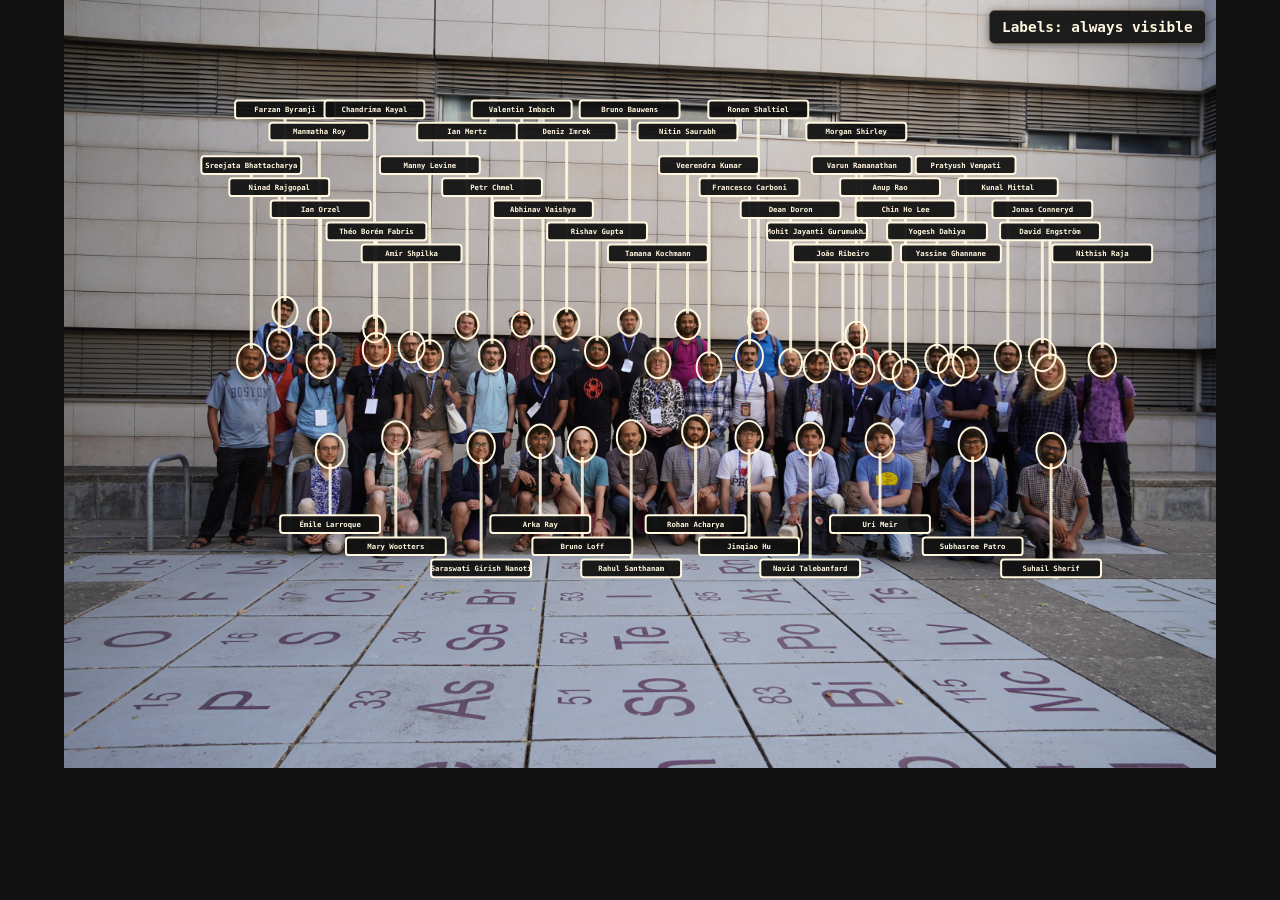
==== index.html @ 736fca9e "Publish Kaleidoscope'26 group photo" ====
<!doctype html>
<html lang="en">
<head>
  <meta charset="utf-8" />
  <meta name="viewport" content="width=device-width, initial-scale=1" />
  <link rel="icon" href="data:," />
  <title>Group photo participant map</title>
  <style>
    :root { color-scheme: dark; --ink: #111; --cream: #fff7df; --orange: #ff9d00; --muted: #b9ad94; }
    * { box-sizing: border-box; }
    body { margin: 0; min-height: 100vh; background: var(--ink); color: var(--cream); font-family: ui-monospace, SFMono-Regular, Menlo, Consolas, monospace; }
    main { width: 100%; }
    .photo-shell { width: min(72rem, 100%); margin: 0 auto; overflow: hidden; background: #080808; }
    .photo-stage { position: relative; width: 100%; }
    .group-photo { display: block; width: 100%; height: auto; }
    .participant { cursor: pointer; outline: none; }
    .base-connector, .foreground-connector { vector-effect: non-scaling-stroke; pointer-events: none; transition: stroke .15s, stroke-width .15s, opacity .18s; }
    .base-connector { stroke: var(--cream); stroke-width: 3; opacity: .9; }
    .foreground-connector { stroke: var(--orange); stroke-width: 5; opacity: 0; }
    .foreground-connector.is-preview, .foreground-connector.is-pinned { opacity: 1; }
    .face-region { fill: #f59e0b12; stroke: var(--cream); stroke-width: 2; vector-effect: non-scaling-stroke; transition: fill .15s, stroke .15s, opacity .18s; }
    .person-label-bg { fill: #111e; stroke: var(--cream); stroke-width: 2; vector-effect: non-scaling-stroke; transition: fill .15s, stroke .15s, opacity .18s; }
    .person-label { fill: var(--cream); font: 750 38px ui-monospace, SFMono-Regular, Menlo, Consolas, monospace; text-anchor: middle; dominant-baseline: central; pointer-events: none; transition: opacity .18s; }
    .participant:hover .face-region, .participant:focus .face-region, .participant.is-pinned .face-region { fill: #ff9d0066; stroke: var(--orange); }
    .participant:hover .person-label-bg, .participant:focus .person-label-bg, .participant.is-pinned .person-label-bg { fill: var(--orange); stroke: var(--ink); }
    .participant:hover .person-label, .participant:focus .person-label, .participant.is-pinned .person-label { fill: var(--ink); }
    .labels-hover-only .base-connector,
    .labels-hover-only .participant .face-region,
    .labels-hover-only .participant .person-label-bg,
    .labels-hover-only .participant .person-label { opacity: 0; }
    .labels-hover-only .participant:hover .face-region,
    .labels-hover-only .participant:focus .face-region,
    .labels-hover-only .participant.is-preview .face-region,
    .labels-hover-only .participant.is-pinned .face-region,
    .labels-hover-only .participant:hover .person-label-bg,
    .labels-hover-only .participant:focus .person-label-bg,
    .labels-hover-only .participant.is-preview .person-label-bg,
    .labels-hover-only .participant.is-pinned .person-label-bg,
    .labels-hover-only .participant:hover .person-label,
    .labels-hover-only .participant:focus .person-label,
    .labels-hover-only .participant.is-preview .person-label,
    .labels-hover-only .participant.is-pinned .person-label { opacity: 1; }
    .label-toggle { position: absolute; z-index: 5; top: .65rem; right: .65rem; padding: .55rem .75rem; border: 1px solid #695d46; border-radius: .35rem; background: #111e; color: var(--cream); box-shadow: 0 2px 10px #0008; font: 800 .9rem/1 ui-monospace, SFMono-Regular, Menlo, Consolas, monospace; cursor: pointer; }
    .label-toggle:hover, .label-toggle:focus-visible { border-color: var(--orange); outline: none; }
    .label-toggle[aria-pressed="true"] { border-color: var(--orange); background: var(--orange); color: var(--ink); }
    .person-detail { position: absolute; z-index: 3; left: 50%; bottom: 1rem; width: min(44rem, calc(100% - 2rem)); margin: 0; padding: 1rem 1.2rem; transform: translateX(-50%); border: 2px solid var(--orange); border-radius: .55rem; background: #111f; box-shadow: 0 10px 30px #0009; }
    .person-detail[hidden] { display: none; }
    .person-detail h2 { margin: 0 0 .85rem; font: 800 clamp(1.35rem, 3vw, 2rem)/1.1 system-ui, sans-serif; }
    .person-detail dl { display: grid; grid-template-columns: max-content 1fr; gap: .45rem 1rem; margin: 0; }
    .person-detail dt { color: var(--muted); }
    .person-detail dd { margin: 0; overflow-wrap: anywhere; }
    .person-detail a { color: var(--orange); }
    @media (max-width: 700px) { .label-toggle { top: .4rem; right: .4rem; padding: .45rem .6rem; font-size: .72rem; } .person-detail { bottom: .5rem; width: calc(100% - 1rem); padding: .7rem .8rem; } .person-detail h2 { margin-bottom: .5rem; } .person-detail dl { grid-template-columns: max-content 1fr; } }
  </style>
</head>
<body>
  <main>
    <div class="photo-shell"><div class="photo-stage">
      <button class="label-toggle" type="button" aria-pressed="false">Labels: always visible</button>
      <svg class="group-photo" viewBox="0 0 6000 4000" role="group" aria-label="Workshop group photograph with 47 numbered participant regions" xmlns="http://www.w3.org/2000/svg">
  <image href="group-photo.jpg" width="6000" height="4000" />
  <g class="connector-layer" aria-hidden="true">
    <line class="base-connector" data-participant="1" x1="1151.0" y1="1567.3" x2="1151.0" y2="616.0" />
    <line class="base-connector" data-participant="2" x1="1330.0" y1="1620.0" x2="1330.0" y2="731.0" />
    <line class="base-connector" data-participant="3" x1="1617.0" y1="1661.2" x2="1617.0" y2="616.0" />
    <line class="base-connector" data-participant="4" x1="2099.5" y1="1641.2" x2="2099.5" y2="731.0" />
    <line class="base-connector" data-participant="5" x1="2384.0" y1="1643.9" x2="2384.0" y2="616.0" />
    <line class="base-connector" data-participant="6" x1="2618.0" y1="1627.1" x2="2618.0" y2="731.0" />
    <line class="base-connector" data-participant="7" x1="2946.0" y1="1624.0" x2="2946.0" y2="616.0" />
    <line class="base-connector" data-participant="8" x1="3247.5" y1="1633.4" x2="3247.5" y2="731.0" />
    <line class="base-connector" data-participant="9" x1="3616.0" y1="1624.9" x2="3616.0" y2="616.0" />
    <line class="base-connector" data-participant="10" x1="4126.5" y1="1694.5" x2="4126.5" y2="731.0" />
    <line class="base-connector" data-participant="11" x1="975.5" y1="1816.1" x2="975.5" y2="906.0" />
    <line class="base-connector" data-participant="12" x1="1121.0" y1="1736.5" x2="1121.0" y2="1021.0" />
    <line class="base-connector" data-participant="13" x1="1337.0" y1="1817.2" x2="1337.0" y2="1136.0" />
    <line class="base-connector" data-participant="14" x1="1627.5" y1="1758.5" x2="1627.5" y2="1251.0" />
    <line class="base-connector" data-participant="15" x1="1810.5" y1="1748.0" x2="1810.5" y2="1366.0" />
    <line class="base-connector" data-participant="16" x1="1905.5" y1="1795.9" x2="1905.5" y2="906.0" />
    <line class="base-connector" data-participant="17" x1="2229.5" y1="1790.9" x2="2229.5" y2="1021.0" />
    <line class="base-connector" data-participant="18" x1="2494.5" y1="1820.9" x2="2494.5" y2="1136.0" />
    <line class="base-connector" data-participant="19" x1="2776.5" y1="1774.6" x2="2776.5" y2="1251.0" />
    <line class="base-connector" data-participant="20" x1="3093.0" y1="1834.3" x2="3093.0" y2="1366.0" />
    <line class="base-connector" data-participant="21" x1="3359.5" y1="1856.4" x2="3359.5" y2="906.0" />
    <line class="base-connector" data-participant="22" x1="3570.5" y1="1794.7" x2="3570.5" y2="1021.0" />
    <line class="base-connector" data-participant="23" x1="3784.5" y1="1837.2" x2="3784.5" y2="1136.0" />
    <line class="base-connector" data-participant="24" x1="3922.0" y1="1846.8" x2="3922.0" y2="1251.0" />
    <line class="base-connector" data-participant="25" x1="4056.5" y1="1799.8" x2="4056.5" y2="1366.0" />
    <line class="base-connector" data-participant="26" x1="4155.0" y1="1864.3" x2="4155.0" y2="906.0" />
    <line class="base-connector" data-participant="27" x1="4302.5" y1="1849.9" x2="4302.5" y2="1021.0" />
    <line class="base-connector" data-participant="28" x1="4383.0" y1="1892.1" x2="4383.0" y2="1136.0" />
    <line class="base-connector" data-participant="29" x1="4547.0" y1="1815.9" x2="4547.0" y2="1251.0" />
    <line class="base-connector" data-participant="30" x1="4619.5" y1="1868.0" x2="4619.5" y2="1366.0" />
    <line class="base-connector" data-participant="31" x1="4696.0" y1="1828.1" x2="4696.0" y2="906.0" />
    <line class="base-connector" data-participant="32" x1="4916.0" y1="1798.0" x2="4916.0" y2="1021.0" />
    <line class="base-connector" data-participant="33" x1="5095.5" y1="1787.7" x2="5095.5" y2="1136.0" />
    <line class="base-connector" data-participant="34" x1="5135.5" y1="1872.0" x2="5135.5" y2="1251.0" />
    <line class="base-connector" data-participant="35" x1="5407.5" y1="1812.5" x2="5407.5" y2="1366.0" />
    <line class="base-connector" data-participant="36" x1="1386.0" y1="2413.9" x2="1386.0" y2="2684.0" />
    <line class="base-connector" data-participant="37" x1="1728.5" y1="2341.5" x2="1728.5" y2="2799.0" />
    <line class="base-connector" data-participant="38" x1="2172.5" y1="2388.5" x2="2172.5" y2="2914.0" />
    <line class="base-connector" data-participant="39" x1="2480.5" y1="2361.6" x2="2480.5" y2="2684.0" />
    <line class="base-connector" data-participant="40" x1="2699.5" y1="2380.0" x2="2699.5" y2="2799.0" />
    <line class="base-connector" data-participant="41" x1="2954.0" y1="2343.9" x2="2954.0" y2="2914.0" />
    <line class="base-connector" data-participant="42" x1="3289.5" y1="2308.3" x2="3289.5" y2="2684.0" />
    <line class="base-connector" data-participant="43" x1="3568.0" y1="2339.4" x2="3568.0" y2="2799.0" />
    <line class="base-connector" data-participant="44" x1="3886.5" y1="2348.5" x2="3886.5" y2="2914.0" />
    <line class="base-connector" data-participant="45" x1="4250.0" y1="2358.9" x2="4250.0" y2="2684.0" />
    <line class="base-connector" data-participant="46" x1="4732.5" y1="2377.6" x2="4732.5" y2="2799.0" />
    <line class="base-connector" data-participant="47" x1="5141.0" y1="2413.1" x2="5141.0" y2="2914.0" />
  </g>
  <g class="participant-overlays">
    <g class="participant" tabindex="0" role="button" aria-label="Participant 1: Farzan Byramji" data-participant="1">
      <ellipse class="face-region" cx="1151.0" cy="1624.0" rx="65.3" ry="78.7" />
      <rect class="person-label-bg" x="891.0" y="524.0" width="520" height="92" rx="15" />
      <text class="person-label" data-label x="1151.0" y="570.0">Farzan Byramji</text>
      <title>Participant 1: Farzan Byramji</title>
    </g>
    <g class="participant" tabindex="0" role="button" aria-label="Participant 2: Manmatha Roy" data-participant="2">
      <ellipse class="face-region" cx="1330.0" cy="1672.0" rx="59.8" ry="72.2" />
      <rect class="person-label-bg" x="1070.0" y="639.0" width="520" height="92" rx="15" />
      <text class="person-label" data-label x="1330.0" y="685.0">Manmatha Roy</text>
      <title>Participant 2: Manmatha Roy</title>
    </g>
    <g class="participant" tabindex="0" role="button" aria-label="Participant 3: Chandrima Kayal" data-participant="3">
      <ellipse class="face-region" cx="1617.0" cy="1712.0" rx="58.5" ry="70.5" />
      <rect class="person-label-bg" x="1357.0" y="524.0" width="520" height="92" rx="15" />
      <text class="person-label" data-label x="1617.0" y="570.0">Chandrima Kayal</text>
      <title>Participant 3: Chandrima Kayal</title>
    </g>
    <g class="participant" tabindex="0" role="button" aria-label="Participant 4: Ian Mertz" data-participant="4">
      <ellipse class="face-region" cx="2099.5" cy="1692.5" rx="59.2" ry="71.3" />
      <rect class="person-label-bg" x="1839.5" y="639.0" width="520" height="92" rx="15" />
      <text class="person-label" data-label x="2099.5" y="685.0">Ian Mertz</text>
      <title>Participant 4: Ian Mertz</title>
    </g>
    <g class="participant" tabindex="0" role="button" aria-label="Participant 5: Valentin Imbach" data-participant="5">
      <ellipse class="face-region" cx="2384.0" cy="1690.0" rx="53.0" ry="64.0" />
      <rect class="person-label-bg" x="2124.0" y="524.0" width="520" height="92" rx="15" />
      <text class="person-label" data-label x="2384.0" y="570.0">Valentin Imbach</text>
      <title>Participant 5: Valentin Imbach</title>
    </g>
    <g class="participant" tabindex="0" role="button" aria-label="Participant 6: Deniz Imrek" data-participant="6">
      <ellipse class="face-region" cx="2618.0" cy="1685.0" rx="66.6" ry="80.4" />
      <rect class="person-label-bg" x="2358.0" y="639.0" width="520" height="92" rx="15" />
      <text class="person-label" data-label x="2618.0" y="685.0">Deniz Imrek</text>
      <title>Participant 6: Deniz Imrek</title>
    </g>
    <g class="participant" tabindex="0" role="button" aria-label="Participant 7: Bruno Bauwens" data-participant="7">
      <ellipse class="face-region" cx="2946.0" cy="1676.0" rx="59.8" ry="72.2" />
      <rect class="person-label-bg" x="2686.0" y="524.0" width="520" height="92" rx="15" />
      <text class="person-label" data-label x="2946.0" y="570.0">Bruno Bauwens</text>
      <title>Participant 7: Bruno Bauwens</title>
    </g>
    <g class="participant" tabindex="0" role="button" aria-label="Participant 8: Nitin Saurabh" data-participant="8">
      <ellipse class="face-region" cx="3247.5" cy="1689.5" rx="64.6" ry="77.9" />
      <rect class="person-label-bg" x="2987.5" y="639.0" width="520" height="92" rx="15" />
      <text class="person-label" data-label x="3247.5" y="685.0">Nitin Saurabh</text>
      <title>Participant 8: Nitin Saurabh</title>
    </g>
    <g class="participant" tabindex="0" role="button" aria-label="Participant 9: Ronen Shaltiel" data-participant="9">
      <ellipse class="face-region" cx="3616.0" cy="1671.0" rx="53.0" ry="64.0" />
      <rect class="person-label-bg" x="3356.0" y="524.0" width="520" height="92" rx="15" />
      <text class="person-label" data-label x="3616.0" y="570.0">Ronen Shaltiel</text>
      <title>Participant 9: Ronen Shaltiel</title>
    </g>
    <g class="participant" tabindex="0" role="button" aria-label="Participant 10: Morgan Shirley" data-participant="10">
      <ellipse class="face-region" cx="4126.5" cy="1743.5" rx="56.4" ry="68.1" />
      <rect class="person-label-bg" x="3866.5" y="639.0" width="520" height="92" rx="15" />
      <text class="person-label" data-label x="4126.5" y="685.0">Morgan Shirley</text>
      <title>Participant 10: Morgan Shirley</title>
    </g>
    <g class="participant" tabindex="0" role="button" aria-label="Participant 11: Sreejata Bhattacharya" data-participant="11">
      <ellipse class="face-region" cx="975.5" cy="1880.5" rx="74.1" ry="89.4" />
      <rect class="person-label-bg" x="715.5" y="814.0" width="520" height="92" rx="15" />
      <text class="person-label" data-label x="975.5" y="860.0">Sreejata Bhattacharya</text>
      <title>Participant 11: Sreejata Bhattacharya</title>
    </g>
    <g class="participant" tabindex="0" role="button" aria-label="Participant 12: Ninad Rajgopal" data-participant="12">
      <ellipse class="face-region" cx="1121.0" cy="1792.0" rx="63.9" ry="77.1" />
      <rect class="person-label-bg" x="861.0" y="929.0" width="520" height="92" rx="15" />
      <text class="person-label" data-label x="1121.0" y="975.0">Ninad Rajgopal</text>
      <title>Participant 12: Ninad Rajgopal</title>
    </g>
    <g class="participant" tabindex="0" role="button" aria-label="Participant 13: Ian Orzel" data-participant="13">
      <ellipse class="face-region" cx="1337.0" cy="1881.0" rx="73.4" ry="88.6" />
      <rect class="person-label-bg" x="1077.0" y="1044.0" width="520" height="92" rx="15" />
      <text class="person-label" data-label x="1337.0" y="1090.0">Ian Orzel</text>
      <title>Participant 13: Ian Orzel</title>
    </g>
    <g class="participant" tabindex="0" role="button" aria-label="Participant 14: Théo Borém Fabris" data-participant="14">
      <ellipse class="face-region" cx="1627.5" cy="1820.5" rx="71.4" ry="86.1" />
      <rect class="person-label-bg" x="1367.5" y="1159.0" width="520" height="92" rx="15" />
      <text class="person-label" data-label x="1627.5" y="1205.0">Théo Borém Fabris</text>
      <title>Participant 14: Théo Borém Fabris</title>
    </g>
    <g class="participant" tabindex="0" role="button" aria-label="Participant 15: Amir Shpilka" data-participant="15">
      <ellipse class="face-region" cx="1810.5" cy="1806.5" rx="67.3" ry="81.2" />
      <rect class="person-label-bg" x="1550.5" y="1274.0" width="520" height="92" rx="15" />
      <text class="person-label" data-label x="1810.5" y="1320.0">Amir Shpilka</text>
      <title>Participant 15: Amir Shpilka</title>
    </g>
    <g class="participant" tabindex="0" role="button" aria-label="Participant 16: Manny Levine" data-participant="16">
      <ellipse class="face-region" cx="1905.5" cy="1855.5" rx="68.7" ry="82.8" />
      <rect class="person-label-bg" x="1645.5" y="814.0" width="520" height="92" rx="15" />
      <text class="person-label" data-label x="1905.5" y="860.0">Manny Levine</text>
      <title>Participant 16: Manny Levine</title>
    </g>
    <g class="participant" tabindex="0" role="button" aria-label="Participant 17: Petr Chmel" data-participant="17">
      <ellipse class="face-region" cx="2229.5" cy="1850.5" rx="68.7" ry="82.8" />
      <rect class="person-label-bg" x="1969.5" y="929.0" width="520" height="92" rx="15" />
      <text class="person-label" data-label x="2229.5" y="975.0">Petr Chmel</text>
      <title>Participant 17: Petr Chmel</title>
    </g>
    <g class="participant" tabindex="0" role="button" aria-label="Participant 18: Abhinav Vaishya" data-participant="18">
      <ellipse class="face-region" cx="2494.5" cy="1873.5" rx="60.5" ry="73.0" />
      <rect class="person-label-bg" x="2234.5" y="1044.0" width="520" height="92" rx="15" />
      <text class="person-label" data-label x="2494.5" y="1090.0">Abhinav Vaishya</text>
      <title>Participant 18: Abhinav Vaishya</title>
    </g>
    <g class="participant" tabindex="0" role="button" aria-label="Participant 19: Rishav Gupta" data-participant="19">
      <ellipse class="face-region" cx="2776.5" cy="1829.5" rx="63.2" ry="76.3" />
      <rect class="person-label-bg" x="2516.5" y="1159.0" width="520" height="92" rx="15" />
      <text class="person-label" data-label x="2776.5" y="1205.0">Rishav Gupta</text>
      <title>Participant 19: Rishav Gupta</title>
    </g>
    <g class="participant" tabindex="0" role="button" aria-label="Participant 20: Tamana Kochmann" data-participant="20">
      <ellipse class="face-region" cx="3093.0" cy="1891.0" rx="65.3" ry="78.7" />
      <rect class="person-label-bg" x="2833.0" y="1274.0" width="520" height="92" rx="15" />
      <text class="person-label" data-label x="3093.0" y="1320.0">Tamana Kochmann</text>
      <title>Participant 20: Tamana Kochmann</title>
    </g>
    <g class="participant" tabindex="0" role="button" aria-label="Participant 21: Veerendra Kumar" data-participant="21">
      <ellipse class="face-region" cx="3359.5" cy="1912.5" rx="64.6" ry="77.9" />
      <rect class="person-label-bg" x="3099.5" y="814.0" width="520" height="92" rx="15" />
      <text class="person-label" data-label x="3359.5" y="860.0">Veerendra Kumar</text>
      <title>Participant 21: Veerendra Kumar</title>
    </g>
    <g class="participant" tabindex="0" role="button" aria-label="Participant 22: Francesco Carboni" data-participant="22">
      <ellipse class="face-region" cx="3570.5" cy="1855.5" rx="70.0" ry="84.5" />
      <rect class="person-label-bg" x="3310.5" y="929.0" width="520" height="92" rx="15" />
      <text class="person-label" data-label x="3570.5" y="975.0">Francesco Carboni</text>
      <title>Participant 22: Francesco Carboni</title>
    </g>
    <g class="participant" tabindex="0" role="button" aria-label="Participant 23: Dean Doron" data-participant="23">
      <ellipse class="face-region" cx="3784.5" cy="1888.5" rx="59.2" ry="71.3" />
      <rect class="person-label-bg" x="3524.5" y="1044.0" width="520" height="92" rx="15" />
      <text class="person-label" data-label x="3784.5" y="1090.0">Dean Doron</text>
      <title>Participant 23: Dean Doron</title>
    </g>
    <g class="participant" tabindex="0" role="button" aria-label="Participant 24: Mohit Jayanti Gurumukhani" data-participant="24">
      <ellipse class="face-region" cx="3922.0" cy="1907.0" rx="69.4" ry="83.6" />
      <rect class="person-label-bg" x="3662.0" y="1159.0" width="520" height="92" rx="15" />
      <text class="person-label" data-label x="3922.0" y="1205.0">Mohit Jayanti Gurumukh…</text>
      <title>Participant 24: Mohit Jayanti Gurumukhani</title>
    </g>
    <g class="participant" tabindex="0" role="button" aria-label="Participant 25: João Ribeiro" data-participant="25">
      <ellipse class="face-region" cx="4056.5" cy="1853.5" rx="61.9" ry="74.6" />
      <rect class="person-label-bg" x="3796.5" y="1274.0" width="520" height="92" rx="15" />
      <text class="person-label" data-label x="4056.5" y="1320.0">João Ribeiro</text>
      <title>Participant 25: João Ribeiro</title>
    </g>
    <g class="participant" tabindex="0" role="button" aria-label="Participant 26: Varun Ramanathan" data-participant="26">
      <ellipse class="face-region" cx="4155.0" cy="1921.0" rx="65.3" ry="78.7" />
      <rect class="person-label-bg" x="3895.0" y="814.0" width="520" height="92" rx="15" />
      <text class="person-label" data-label x="4155.0" y="860.0">Varun Ramanathan</text>
      <title>Participant 26: Varun Ramanathan</title>
    </g>
    <g class="participant" tabindex="0" role="button" aria-label="Participant 27: Anup Rao" data-participant="27">
      <ellipse class="face-region" cx="4302.5" cy="1902.5" rx="60.5" ry="73.0" />
      <rect class="person-label-bg" x="4042.5" y="929.0" width="520" height="92" rx="15" />
      <text class="person-label" data-label x="4302.5" y="975.0">Anup Rao</text>
      <title>Participant 27: Anup Rao</title>
    </g>
    <g class="participant" tabindex="0" role="button" aria-label="Participant 28: Chin Ho Lee" data-participant="28">
      <ellipse class="face-region" cx="4383.0" cy="1950.0" rx="66.6" ry="80.4" />
      <rect class="person-label-bg" x="4123.0" y="1044.0" width="520" height="92" rx="15" />
      <text class="person-label" data-label x="4383.0" y="1090.0">Chin Ho Lee</text>
      <title>Participant 28: Chin Ho Lee</title>
    </g>
    <g class="participant" tabindex="0" role="button" aria-label="Participant 29: Yogesh Dahiya" data-participant="29">
      <ellipse class="face-region" cx="4547.0" cy="1869.0" rx="61.2" ry="73.8" />
      <rect class="person-label-bg" x="4287.0" y="1159.0" width="520" height="92" rx="15" />
      <text class="person-label" data-label x="4547.0" y="1205.0">Yogesh Dahiya</text>
      <title>Participant 29: Yogesh Dahiya</title>
    </g>
    <g class="participant" tabindex="0" role="button" aria-label="Participant 30: Yassine Ghannane" data-participant="30">
      <ellipse class="face-region" cx="4619.5" cy="1926.5" rx="67.3" ry="81.2" />
      <rect class="person-label-bg" x="4359.5" y="1274.0" width="520" height="92" rx="15" />
      <text class="person-label" data-label x="4619.5" y="1320.0">Yassine Ghannane</text>
      <title>Participant 30: Yassine Ghannane</title>
    </g>
    <g class="participant" tabindex="0" role="button" aria-label="Participant 31: Pratyush Vempati" data-participant="31">
      <ellipse class="face-region" cx="4696.0" cy="1886.0" rx="66.6" ry="80.4" />
      <rect class="person-label-bg" x="4436.0" y="814.0" width="520" height="92" rx="15" />
      <text class="person-label" data-label x="4696.0" y="860.0">Pratyush Vempati</text>
      <title>Participant 31: Pratyush Vempati</title>
    </g>
    <g class="participant" tabindex="0" role="button" aria-label="Participant 32: Kunal Mittal" data-participant="32">
      <ellipse class="face-region" cx="4916.0" cy="1857.0" rx="68.0" ry="82.0" />
      <rect class="person-label-bg" x="4656.0" y="929.0" width="520" height="92" rx="15" />
      <text class="person-label" data-label x="4916.0" y="975.0">Kunal Mittal</text>
      <title>Participant 32: Kunal Mittal</title>
    </g>
    <g class="participant" tabindex="0" role="button" aria-label="Participant 33: Jonas Conneryd" data-participant="33">
      <ellipse class="face-region" cx="5095.5" cy="1848.5" rx="70.0" ry="84.5" />
      <rect class="person-label-bg" x="4835.5" y="1044.0" width="520" height="92" rx="15" />
      <text class="person-label" data-label x="5095.5" y="1090.0">Jonas Conneryd</text>
      <title>Participant 33: Jonas Conneryd</title>
    </g>
    <g class="participant" tabindex="0" role="button" aria-label="Participant 34: David Engström" data-participant="34">
      <ellipse class="face-region" cx="5135.5" cy="1937.5" rx="75.5" ry="91.0" />
      <rect class="person-label-bg" x="4875.5" y="1159.0" width="520" height="92" rx="15" />
      <text class="person-label" data-label x="5135.5" y="1205.0">David Engström</text>
      <title>Participant 34: David Engström</title>
    </g>
    <g class="participant" tabindex="0" role="button" aria-label="Participant 35: Nithish Raja" data-participant="35">
      <ellipse class="face-region" cx="5407.5" cy="1874.5" rx="71.4" ry="86.1" />
      <rect class="person-label-bg" x="5147.5" y="1274.0" width="520" height="92" rx="15" />
      <text class="person-label" data-label x="5407.5" y="1320.0">Nithish Raja</text>
      <title>Participant 35: Nithish Raja</title>
    </g>
    <g class="participant" tabindex="0" role="button" aria-label="Participant 36: Émile Larroque" data-participant="36">
      <ellipse class="face-region" cx="1386.0" cy="2349.0" rx="74.8" ry="90.2" />
      <rect class="person-label-bg" x="1126.0" y="2684.0" width="520" height="92" rx="15" />
      <text class="person-label" data-label x="1386.0" y="2730.0">Émile Larroque</text>
      <title>Participant 36: Émile Larroque</title>
    </g>
    <g class="participant" tabindex="0" role="button" aria-label="Participant 37: Mary Wootters" data-participant="37">
      <ellipse class="face-region" cx="1728.5" cy="2279.5" rx="71.4" ry="86.1" />
      <rect class="person-label-bg" x="1468.5" y="2799.0" width="520" height="92" rx="15" />
      <text class="person-label" data-label x="1728.5" y="2845.0">Mary Wootters</text>
      <title>Participant 37: Mary Wootters</title>
    </g>
    <g class="participant" tabindex="0" role="button" aria-label="Participant 38: Saraswati Girish Nanoti" data-participant="38">
      <ellipse class="face-region" cx="2172.5" cy="2326.5" rx="71.4" ry="86.1" />
      <rect class="person-label-bg" x="1912.5" y="2914.0" width="520" height="92" rx="15" />
      <text class="person-label" data-label x="2172.5" y="2960.0">Saraswati Girish Nanoti</text>
      <title>Participant 38: Saraswati Girish Nanoti</title>
    </g>
    <g class="participant" tabindex="0" role="button" aria-label="Participant 39: Arka Ray" data-participant="39">
      <ellipse class="face-region" cx="2480.5" cy="2298.5" rx="72.8" ry="87.7" />
      <rect class="person-label-bg" x="2220.5" y="2684.0" width="520" height="92" rx="15" />
      <text class="person-label" data-label x="2480.5" y="2730.0">Arka Ray</text>
      <title>Participant 39: Arka Ray</title>
    </g>
    <g class="participant" tabindex="0" role="button" aria-label="Participant 40: Bruno Loff" data-participant="40">
      <ellipse class="face-region" cx="2699.5" cy="2314.5" rx="75.5" ry="91.0" />
      <rect class="person-label-bg" x="2439.5" y="2799.0" width="520" height="92" rx="15" />
      <text class="person-label" data-label x="2699.5" y="2845.0">Bruno Loff</text>
      <title>Participant 40: Bruno Loff</title>
    </g>
    <g class="participant" tabindex="0" role="button" aria-label="Participant 41: Rahul Santhanam" data-participant="41">
      <ellipse class="face-region" cx="2954.0" cy="2279.0" rx="74.8" ry="90.2" />
      <rect class="person-label-bg" x="2694.0" y="2914.0" width="520" height="92" rx="15" />
      <text class="person-label" data-label x="2954.0" y="2960.0">Rahul Santhanam</text>
      <title>Participant 41: Rahul Santhanam</title>
    </g>
    <g class="participant" tabindex="0" role="button" aria-label="Participant 42: Rohan Acharya" data-participant="42">
      <ellipse class="face-region" cx="3289.5" cy="2247.5" rx="70.0" ry="84.5" />
      <rect class="person-label-bg" x="3029.5" y="2684.0" width="520" height="92" rx="15" />
      <text class="person-label" data-label x="3289.5" y="2730.0">Rohan Acharya</text>
      <title>Participant 42: Rohan Acharya</title>
    </g>
    <g class="participant" tabindex="0" role="button" aria-label="Participant 43: Jinqiao Hu" data-participant="43">
      <ellipse class="face-region" cx="3568.0" cy="2278.0" rx="70.7" ry="85.3" />
      <rect class="person-label-bg" x="3308.0" y="2799.0" width="520" height="92" rx="15" />
      <text class="person-label" data-label x="3568.0" y="2845.0">Jinqiao Hu</text>
      <title>Participant 43: Jinqiao Hu</title>
    </g>
    <g class="participant" tabindex="0" role="button" aria-label="Participant 44: Navid Talebanfard" data-participant="44">
      <ellipse class="face-region" cx="3886.5" cy="2286.5" rx="71.4" ry="86.1" />
      <rect class="person-label-bg" x="3626.5" y="2914.0" width="520" height="92" rx="15" />
      <text class="person-label" data-label x="3886.5" y="2960.0">Navid Talebanfard</text>
      <title>Participant 44: Navid Talebanfard</title>
    </g>
    <g class="participant" tabindex="0" role="button" aria-label="Participant 45: Uri Meir" data-participant="45">
      <ellipse class="face-region" cx="4250.0" cy="2294.0" rx="74.8" ry="90.2" />
      <rect class="person-label-bg" x="3990.0" y="2684.0" width="520" height="92" rx="15" />
      <text class="person-label" data-label x="4250.0" y="2730.0">Uri Meir</text>
      <title>Participant 45: Uri Meir</title>
    </g>
    <g class="participant" tabindex="0" role="button" aria-label="Participant 46: Subhasree Patro" data-participant="46">
      <ellipse class="face-region" cx="4732.5" cy="2314.5" rx="72.8" ry="87.7" />
      <rect class="person-label-bg" x="4472.5" y="2799.0" width="520" height="92" rx="15" />
      <text class="person-label" data-label x="4732.5" y="2845.0">Subhasree Patro</text>
      <title>Participant 46: Subhasree Patro</title>
    </g>
    <g class="participant" tabindex="0" role="button" aria-label="Participant 47: Suhail Sherif" data-participant="47">
      <ellipse class="face-region" cx="5141.0" cy="2347.0" rx="76.2" ry="91.8" />
      <rect class="person-label-bg" x="4881.0" y="2914.0" width="520" height="92" rx="15" />
      <text class="person-label" data-label x="5141.0" y="2960.0">Suhail Sherif</text>
      <title>Participant 47: Suhail Sherif</title>
    </g>
  </g>
  <g class="foreground-connector-layer" aria-hidden="true">
    <line class="foreground-connector" data-participant="1" x1="1151.0" y1="1567.3" x2="1151.0" y2="616.0" />
    <line class="foreground-connector" data-participant="2" x1="1330.0" y1="1620.0" x2="1330.0" y2="731.0" />
    <line class="foreground-connector" data-participant="3" x1="1617.0" y1="1661.2" x2="1617.0" y2="616.0" />
    <line class="foreground-connector" data-participant="4" x1="2099.5" y1="1641.2" x2="2099.5" y2="731.0" />
    <line class="foreground-connector" data-participant="5" x1="2384.0" y1="1643.9" x2="2384.0" y2="616.0" />
    <line class="foreground-connector" data-participant="6" x1="2618.0" y1="1627.1" x2="2618.0" y2="731.0" />
    <line class="foreground-connector" data-participant="7" x1="2946.0" y1="1624.0" x2="2946.0" y2="616.0" />
    <line class="foreground-connector" data-participant="8" x1="3247.5" y1="1633.4" x2="3247.5" y2="731.0" />
    <line class="foreground-connector" data-participant="9" x1="3616.0" y1="1624.9" x2="3616.0" y2="616.0" />
    <line class="foreground-connector" data-participant="10" x1="4126.5" y1="1694.5" x2="4126.5" y2="731.0" />
    <line class="foreground-connector" data-participant="11" x1="975.5" y1="1816.1" x2="975.5" y2="906.0" />
    <line class="foreground-connector" data-participant="12" x1="1121.0" y1="1736.5" x2="1121.0" y2="1021.0" />
    <line class="foreground-connector" data-participant="13" x1="1337.0" y1="1817.2" x2="1337.0" y2="1136.0" />
    <line class="foreground-connector" data-participant="14" x1="1627.5" y1="1758.5" x2="1627.5" y2="1251.0" />
    <line class="foreground-connector" data-participant="15" x1="1810.5" y1="1748.0" x2="1810.5" y2="1366.0" />
    <line class="foreground-connector" data-participant="16" x1="1905.5" y1="1795.9" x2="1905.5" y2="906.0" />
    <line class="foreground-connector" data-participant="17" x1="2229.5" y1="1790.9" x2="2229.5" y2="1021.0" />
    <line class="foreground-connector" data-participant="18" x1="2494.5" y1="1820.9" x2="2494.5" y2="1136.0" />
    <line class="foreground-connector" data-participant="19" x1="2776.5" y1="1774.6" x2="2776.5" y2="1251.0" />
    <line class="foreground-connector" data-participant="20" x1="3093.0" y1="1834.3" x2="3093.0" y2="1366.0" />
    <line class="foreground-connector" data-participant="21" x1="3359.5" y1="1856.4" x2="3359.5" y2="906.0" />
    <line class="foreground-connector" data-participant="22" x1="3570.5" y1="1794.7" x2="3570.5" y2="1021.0" />
    <line class="foreground-connector" data-participant="23" x1="3784.5" y1="1837.2" x2="3784.5" y2="1136.0" />
    <line class="foreground-connector" data-participant="24" x1="3922.0" y1="1846.8" x2="3922.0" y2="1251.0" />
    <line class="foreground-connector" data-participant="25" x1="4056.5" y1="1799.8" x2="4056.5" y2="1366.0" />
    <line class="foreground-connector" data-participant="26" x1="4155.0" y1="1864.3" x2="4155.0" y2="906.0" />
    <line class="foreground-connector" data-participant="27" x1="4302.5" y1="1849.9" x2="4302.5" y2="1021.0" />
    <line class="foreground-connector" data-participant="28" x1="4383.0" y1="1892.1" x2="4383.0" y2="1136.0" />
    <line class="foreground-connector" data-participant="29" x1="4547.0" y1="1815.9" x2="4547.0" y2="1251.0" />
    <line class="foreground-connector" data-participant="30" x1="4619.5" y1="1868.0" x2="4619.5" y2="1366.0" />
    <line class="foreground-connector" data-participant="31" x1="4696.0" y1="1828.1" x2="4696.0" y2="906.0" />
    <line class="foreground-connector" data-participant="32" x1="4916.0" y1="1798.0" x2="4916.0" y2="1021.0" />
    <line class="foreground-connector" data-participant="33" x1="5095.5" y1="1787.7" x2="5095.5" y2="1136.0" />
    <line class="foreground-connector" data-participant="34" x1="5135.5" y1="1872.0" x2="5135.5" y2="1251.0" />
    <line class="foreground-connector" data-participant="35" x1="5407.5" y1="1812.5" x2="5407.5" y2="1366.0" />
    <line class="foreground-connector" data-participant="36" x1="1386.0" y1="2413.9" x2="1386.0" y2="2684.0" />
    <line class="foreground-connector" data-participant="37" x1="1728.5" y1="2341.5" x2="1728.5" y2="2799.0" />
    <line class="foreground-connector" data-participant="38" x1="2172.5" y1="2388.5" x2="2172.5" y2="2914.0" />
    <line class="foreground-connector" data-participant="39" x1="2480.5" y1="2361.6" x2="2480.5" y2="2684.0" />
    <line class="foreground-connector" data-participant="40" x1="2699.5" y1="2380.0" x2="2699.5" y2="2799.0" />
    <line class="foreground-connector" data-participant="41" x1="2954.0" y1="2343.9" x2="2954.0" y2="2914.0" />
    <line class="foreground-connector" data-participant="42" x1="3289.5" y1="2308.3" x2="3289.5" y2="2684.0" />
    <line class="foreground-connector" data-participant="43" x1="3568.0" y1="2339.4" x2="3568.0" y2="2799.0" />
    <line class="foreground-connector" data-participant="44" x1="3886.5" y1="2348.5" x2="3886.5" y2="2914.0" />
    <line class="foreground-connector" data-participant="45" x1="4250.0" y1="2358.9" x2="4250.0" y2="2684.0" />
    <line class="foreground-connector" data-participant="46" x1="4732.5" y1="2377.6" x2="4732.5" y2="2799.0" />
    <line class="foreground-connector" data-participant="47" x1="5141.0" y1="2413.1" x2="5141.0" y2="2914.0" />
  </g>
</svg>
      <section class="person-detail" aria-live="polite" hidden>
        <h2 data-detail-name>Unknown</h2>
        <dl>
          <dt>Email</dt><dd data-detail-email>Not provided</dd>
        </dl>
      </section>
    </div></div>
  </main>
  <script type="application/json" id="people-data">[{"number": 1, "row": "Back row", "name": "Farzan Byramji", "email": "fbyramji@ucsd.edu"}, {"number": 2, "row": "Back row", "name": "Manmatha Roy", "email": "reach.manmatha@gmail.com"}, {"number": 3, "row": "Back row", "name": "Chandrima Kayal", "email": "kayal@irif.fr"}, {"number": 4, "row": "Back row", "name": "Ian Mertz", "email": "iwmertz@gmail.com"}, {"number": 5, "row": "Back row", "name": "Valentin Imbach", "email": "valentin.imbach@epfl.ch"}, {"number": 6, "row": "Back row", "name": "Deniz Imrek", "email": "deniz.imrek@utexas.edu"}, {"number": 7, "row": "Back row", "name": "Bruno Bauwens", "email": "brbauwens@gmail.com"}, {"number": 8, "row": "Back row", "name": "Nitin Saurabh", "email": "nitin@cse.iith.ac.in"}, {"number": 9, "row": "Back row", "name": "Ronen Shaltiel", "email": "ronen@cs.haifa.ac.il"}, {"number": 10, "row": "Back row", "name": "Morgan Shirley", "email": "morganfshirley@gmail.com"}, {"number": 11, "row": "Middle row", "name": "Sreejata Bhattacharya", "email": "sreejata.bhattacharya@tifr.res.in"}, {"number": 12, "row": "Middle row", "name": "Ninad Rajgopal", "email": "ninad.rajgopal@gmail.com"}, {"number": 13, "row": "Middle row", "name": "Ian Orzel", "email": "iano@di.ku.dk"}, {"number": 14, "row": "Middle row", "name": "Théo Borém Fabris", "email": "thfa@di.ku.dk"}, {"number": 15, "row": "Middle row", "name": "Amir Shpilka", "email": "shpilka@tauex.tau.ac.il"}, {"number": 16, "row": "Middle row", "name": "Manny Levine", "email": "manny.edlevine@gmail.com"}, {"number": 17, "row": "Middle row", "name": "Petr Chmel", "email": "chmel@iuuk.mff.cuni.cz"}, {"number": 18, "row": "Middle row", "name": "Abhinav Vaishya", "email": "abhinav.vaishya@tecnico.ulisboa.pt"}, {"number": 19, "row": "Middle row", "name": "Rishav Gupta", "email": "rishavg@u.nus.edu"}, {"number": 20, "row": "Middle row", "name": "Tamana Kochmann", "email": "tamana.kochmann@gmail.com"}, {"number": 21, "row": "Middle row", "name": "Veerendra Kumar", "email": "uniqueeducation9@gmail.com"}, {"number": 22, "row": "Middle row", "name": "Francesco Carboni", "email": "carboni.2058986@studenti.uniroma1.it"}, {"number": 23, "row": "Middle row", "name": "Dean Doron", "email": "deand@bgu.ac.il"}, {"number": 24, "row": "Middle row", "name": "Mohit Jayanti Gurumukhani", "email": "mjgurumukhani@gmail.com"}, {"number": 25, "row": "Middle row", "name": "João Ribeiro", "email": "joao.ml.ribeiro1994@gmail.com"}, {"number": 26, "row": "Middle row", "name": "Varun Ramanathan", "email": "vara@di.ku.dk"}, {"number": 27, "row": "Middle row", "name": "Anup Rao", "email": "anuprao@cs.washington.edu"}, {"number": 28, "row": "Middle row", "name": "Chin Ho Lee", "email": "chinho.lee@ncsu.edu"}, {"number": 29, "row": "Middle row", "name": "Yogesh Dahiya", "email": "yogeshd2612@gmail.com"}, {"number": 30, "row": "Middle row", "name": "Yassine Ghannane", "email": "yagh@di.ku.dk"}, {"number": 31, "row": "Middle row", "name": "Pratyush Vempati", "email": "pratyush.vempati@students.iiit.ac.in"}, {"number": 32, "row": "Middle row", "name": "Kunal Mittal", "email": "km6375@nyu.edu"}, {"number": 33, "row": "Middle row", "name": "Jonas Conneryd", "email": "jonas.conneryd@cs.lth.se"}, {"number": 34, "row": "Middle row", "name": "David Engström", "email": "david.engstrom@cs.lth.se"}, {"number": 35, "row": "Middle row", "name": "Nithish Raja", "email": "n.r.raja@tue.nl"}, {"number": 36, "row": "Front row", "name": "Émile Larroque", "email": "larroque@irif.fr"}, {"number": 37, "row": "Front row", "name": "Mary Wootters", "email": "marykw@stanford.edu"}, {"number": 38, "row": "Front row", "name": "Saraswati Girish Nanoti", "email": "saraswatig@iisc.ac.in"}, {"number": 39, "row": "Front row", "name": "Arka Ray", "email": "arkaray@iisc.ac.in"}, {"number": 40, "row": "Front row", "name": "Bruno Loff", "email": "bruno.loff@gmail.com"}, {"number": 41, "row": "Front row", "name": "Rahul Santhanam", "email": "rahul.santhanam@cs.ox.ac.uk"}, {"number": 42, "row": "Front row", "name": "Rohan Acharya", "email": "rohan.acharya@cs.ox.ac.uk"}, {"number": 43, "row": "Front row", "name": "Jinqiao Hu", "email": "jinqiao.hu@warwick.ac.uk"}, {"number": 44, "row": "Front row", "name": "Navid Talebanfard", "email": "ntalebanfard@gmail.com"}, {"number": 45, "row": "Front row", "name": "Uri Meir", "email": "urimeir@mail.tau.ac.il"}, {"number": 46, "row": "Front row", "name": "Subhasree Patro", "email": "patrofied@gmail.com"}, {"number": 47, "row": "Front row", "name": "Suhail Sherif", "email": "suhail.sherif@gmail.com"}]</script>
  <script>
    const sheetCsvUrl = 'https://docs.google.com/spreadsheets/d/1rpXp_W1sz8pOjrp6FYiXxvMJA0uTw1o-kwLfoUe0TSQ/gviz/tq?tqx=out:csv&sheet=Identifications&range=A4:D51';
    const liveSheetEnabled = false;
    const groups = [...document.querySelectorAll('.participant')];
    const foregroundConnectors = new Map(
      [...document.querySelectorAll('.foreground-connector')].map(line => [Number(line.dataset.participant), line])
    );
    const detail = document.querySelector('.person-detail');
    const labelToggle = document.querySelector('.label-toggle');
    const detailName = document.querySelector('[data-detail-name]');
    const detailEmail = document.querySelector('[data-detail-email]');
    const savedPeople = JSON.parse(document.querySelector('#people-data').textContent);
    const people = new Map(savedPeople.map(person => [Number(person.number), normalisePerson(person)]));
    let pinnedNumber = null;
    let hoverOnly = false;

    try { hoverOnly = localStorage.getItem('group-photo-label-mode') === 'hover'; } catch (_) {}

    function applyLabelMode() {
      document.body.classList.toggle('labels-hover-only', hoverOnly);
      labelToggle.setAttribute('aria-pressed', String(hoverOnly));
      labelToggle.textContent = hoverOnly ? 'Labels: hover only' : 'Labels: always visible';
    }

    labelToggle.addEventListener('click', () => {
      hoverOnly = !hoverOnly;
      try { localStorage.setItem('group-photo-label-mode', hoverOnly ? 'hover' : 'all'); } catch (_) {}
      applyLabelMode();
    });

    function normalisePerson(person) {
      return {
        number: Number(person.number),
        row: String(person.row || ''),
        name: String(person.name || '').trim(),
        email: String(person.email || '').trim()
      };
    }

    function visibleName(person) { return person.name || 'Unknown'; }
    function shortName(name) { return name.length <= 23 ? name : `${name.slice(0, 22).trim()}…`; }

    function updateLabels() {
      groups.forEach(group => {
        const number = Number(group.dataset.participant);
        const person = people.get(number) || normalisePerson({ number });
        const name = visibleName(person);
        group.querySelector('[data-label]').textContent = shortName(name);
        group.setAttribute('aria-label', `Participant ${number}: ${name}`);
        const title = group.querySelector('title');
        if (title) title.textContent = `Participant ${number}: ${name}`;
      });
      if (pinnedNumber !== null) showDetails(pinnedNumber);
    }

    function setTextOrLink(container, value, kind) {
      container.replaceChildren();
      if (!value) {
        container.textContent = 'Not provided';
        return;
      }
      const link = document.createElement('a');
      link.textContent = value;
      if (kind === 'email') {
        link.href = `mailto:${value}`;
      } else {
        let candidate = /^https?:\/\//i.test(value) ? value : `https://${value}`;
        try {
          const parsed = new URL(candidate);
          link.href = ['http:', 'https:'].includes(parsed.protocol) ? parsed.href : '#';
        } catch (_) {
          link.href = '#';
        }
        link.target = '_blank';
        link.rel = 'noopener noreferrer';
      }
      container.append(link);
    }

    function showDetails(number) {
      const person = people.get(Number(number)) || normalisePerson({ number });
      detailName.textContent = visibleName(person);
      setTextOrLink(detailEmail, person.email, 'email');
      detail.hidden = false;
    }

    function hideDetails() {
      if (pinnedNumber === null) detail.hidden = true;
    }

    function pin(number) {
      pinnedNumber = Number(number);
      groups.forEach(group => group.classList.toggle('is-pinned', Number(group.dataset.participant) === pinnedNumber));
      foregroundConnectors.forEach((line, participant) => line.classList.toggle('is-pinned', participant === pinnedNumber));
      showDetails(pinnedNumber);
    }

    function clearPin() {
      pinnedNumber = null;
      groups.forEach(group => group.classList.remove('is-pinned'));
      foregroundConnectors.forEach(line => line.classList.remove('is-pinned'));
      detail.hidden = true;
    }

    function setPreview(group, active) {
      const number = Number(group.dataset.participant);
      group.classList.toggle('is-preview', active);
      foregroundConnectors.get(number)?.classList.toggle('is-preview', active);
    }

    groups.forEach(group => {
      const number = Number(group.dataset.participant);
      group.addEventListener('mouseenter', () => { setPreview(group, true); if (pinnedNumber === null) showDetails(number); });
      group.addEventListener('mouseleave', () => { setPreview(group, false); if (pinnedNumber === null) hideDetails(); });
      group.addEventListener('focus', () => { setPreview(group, true); if (pinnedNumber === null) showDetails(number); });
      group.addEventListener('blur', () => { setPreview(group, false); if (pinnedNumber === null) hideDetails(); });
      group.addEventListener('click', event => { event.stopPropagation(); pin(number); });
      group.addEventListener('keydown', event => {
        if (event.key === 'Enter' || event.key === ' ') {
          event.preventDefault();
          event.stopPropagation();
          pin(number);
        }
      });
    });

    document.addEventListener('click', event => {
      if (!event.target.closest('.participant') && !event.target.closest('.person-detail')) clearPin();
    });
    document.addEventListener('keydown', event => { if (event.key === 'Escape') clearPin(); });

    function parseCsv(text) {
      const rows = [];
      let row = [], cell = '', quoted = false;
      for (let i = 0; i < text.length; i += 1) {
        const char = text[i];
        if (quoted) {
          if (char === '"' && text[i + 1] === '"') { cell += '"'; i += 1; }
          else if (char === '"') quoted = false;
          else cell += char;
        } else if (char === '"') quoted = true;
        else if (char === ',') { row.push(cell); cell = ''; }
        else if (char === '\n') { row.push(cell.replace(/\r$/, '')); rows.push(row); row = []; cell = ''; }
        else cell += char;
      }
      if (cell || row.length) { row.push(cell.replace(/\r$/, '')); rows.push(row); }
      return rows;
    }

    async function refreshFromSheet() {
      try {
        const response = await fetch(sheetCsvUrl, { cache: 'no-store' });
        if (!response.ok) throw new Error(`Sheet returned ${response.status}`);
        const rows = parseCsv(await response.text());
        const headerIndex = rows.findIndex(row => String(row[0] || '').trim().toLowerCase() === 'number');
        if (headerIndex < 0) throw new Error('Sheet header was not found');
        rows.slice(headerIndex + 1).forEach(row => {
          const number = Number(row[0]);
          if (!Number.isInteger(number) || number < 1 || number > 47) return;
          people.set(number, normalisePerson({ number, row: row[1], name: row[2], email: row[3] }));
        });
        updateLabels();
      } catch (error) {
        console.info('Live Sheet data unavailable; using embedded snapshot.', error);
      }
    }

    applyLabelMode();
    updateLabels();
    if (liveSheetEnabled) refreshFromSheet();
  </script>
</body>
</html>
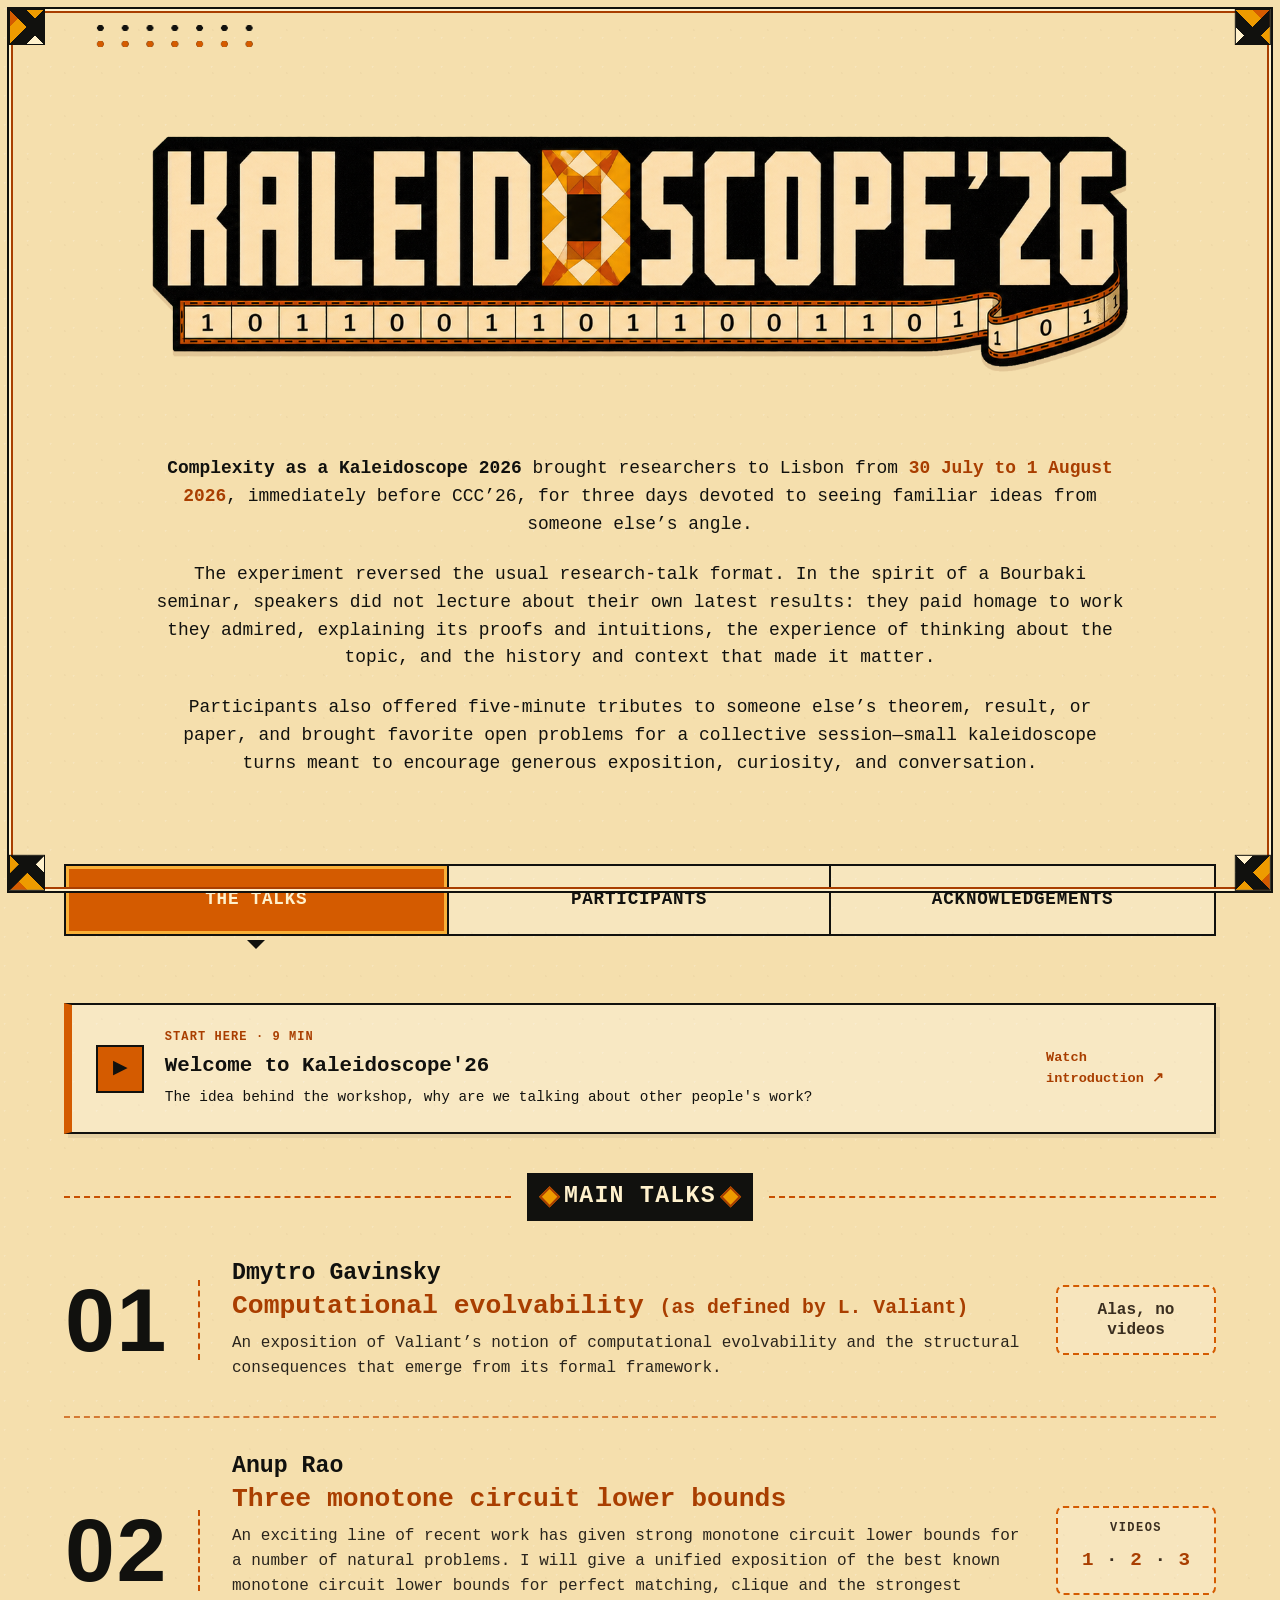
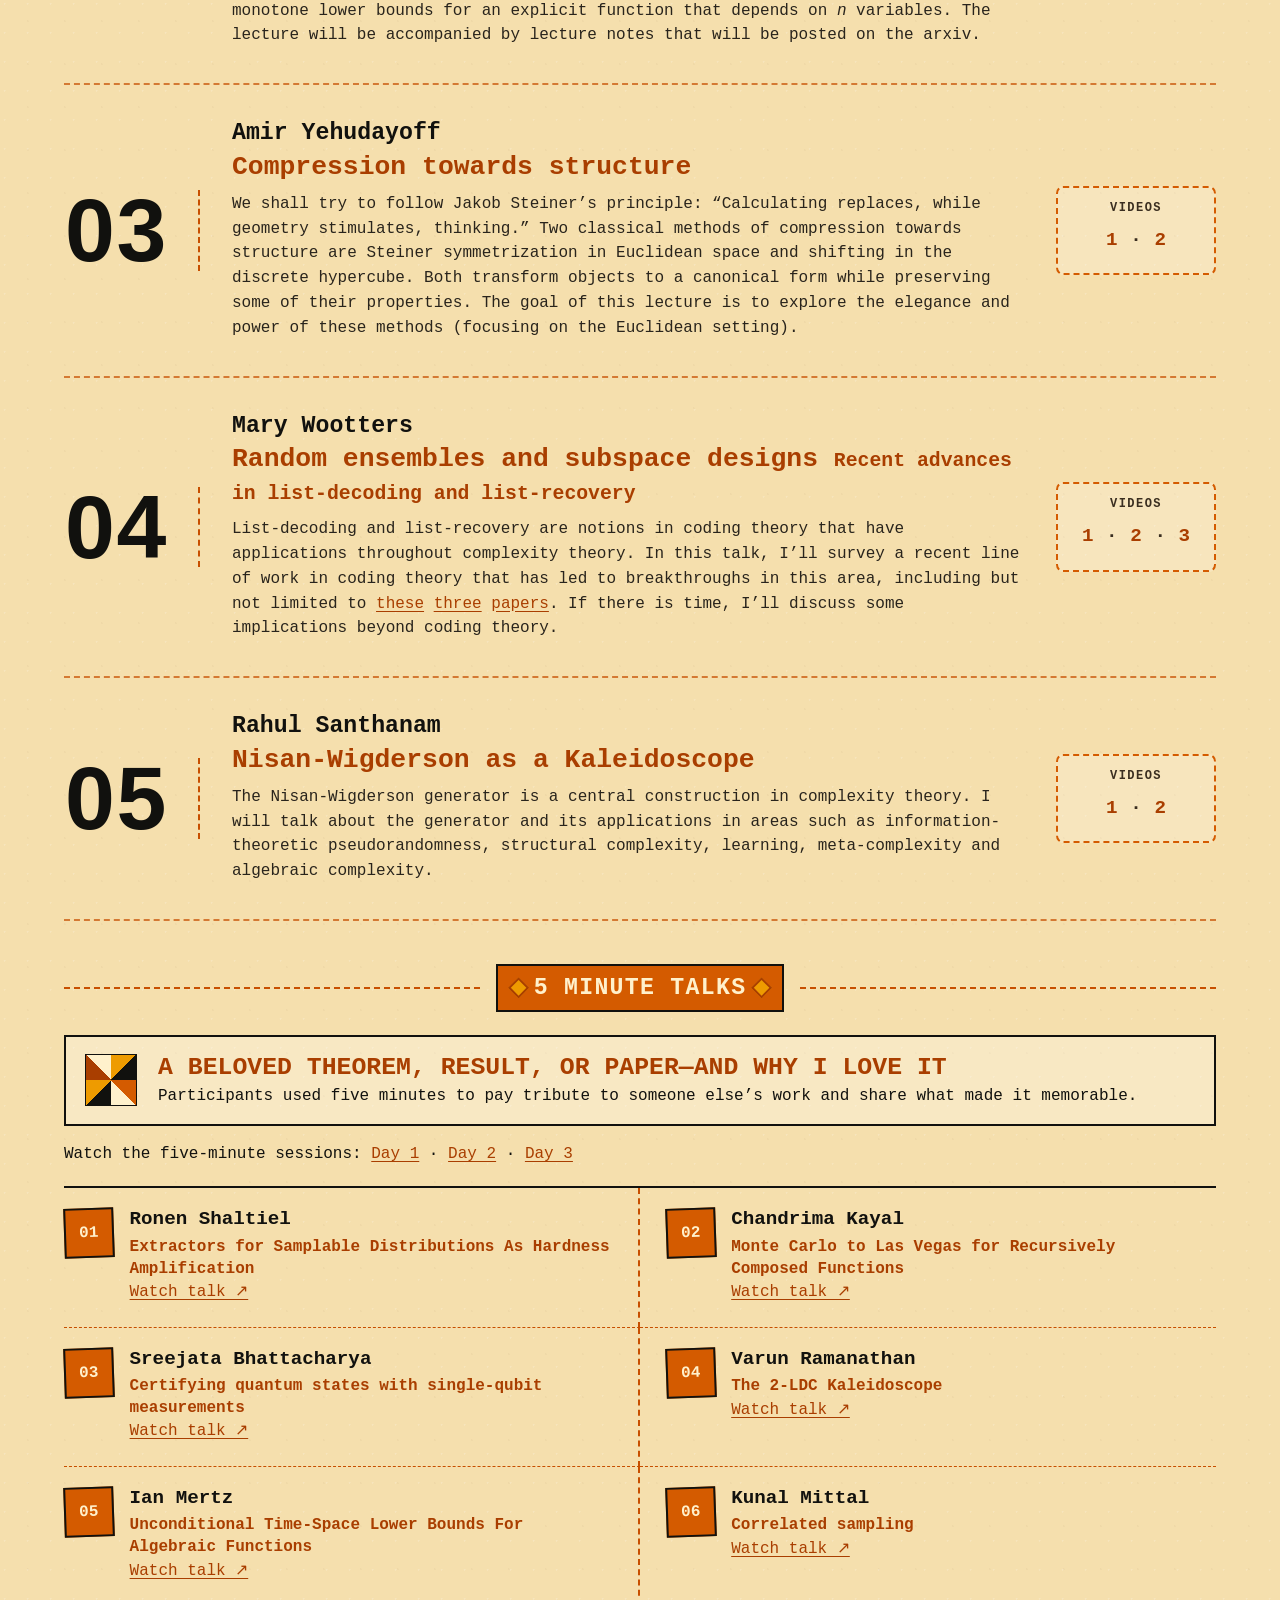
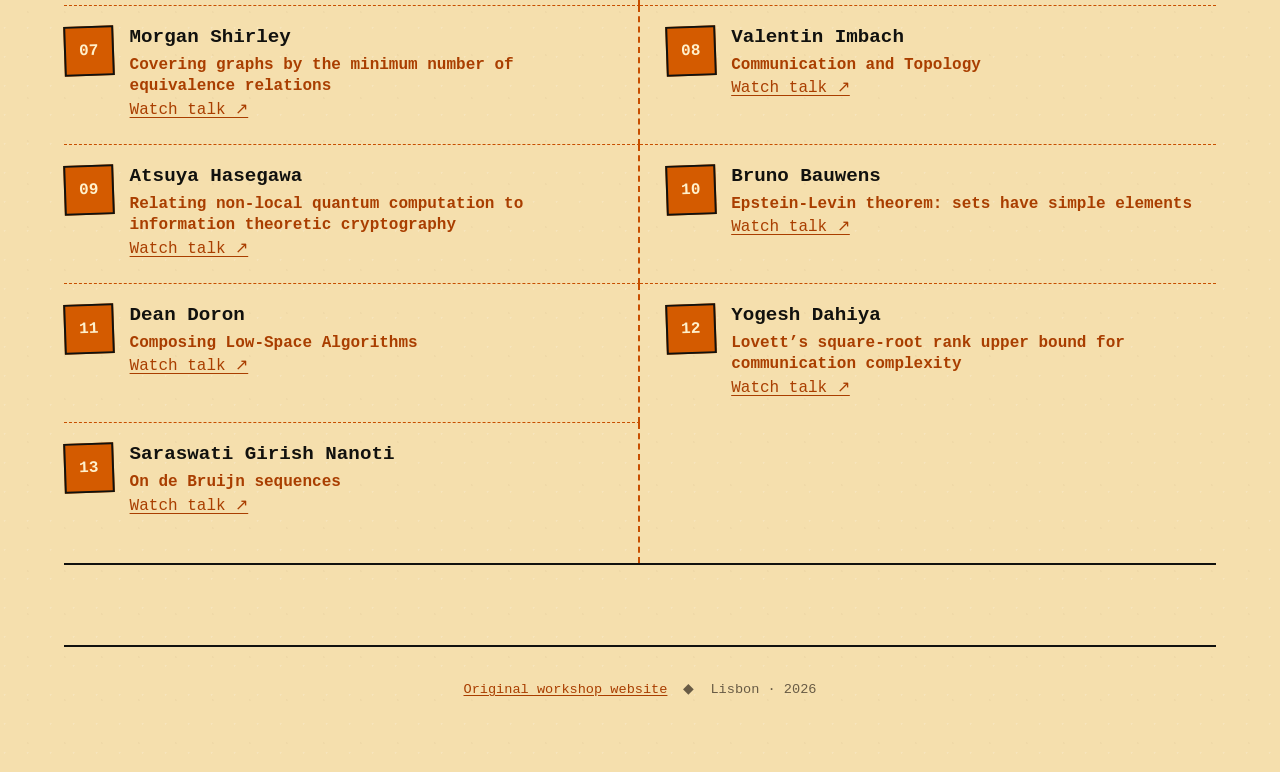
==== commit 18f25646: "Publish workshop report with recordings and timestamped talks" ====
--- a/index.html
+++ b/index.html
@@ -3,624 +3,337 @@
 <head>
   <meta charset="utf-8" />
   <meta name="viewport" content="width=device-width, initial-scale=1" />
+  <meta name="description" content="Final report for Complexity as a Kaleidoscope 2026, a workshop in Lisbon about favorite ideas in computational complexity." />
   <link rel="icon" href="data:," />
-  <title>Group photo participant map</title>
-  <style>
-    :root { color-scheme: dark; --ink: #111; --cream: #fff7df; --orange: #ff9d00; --muted: #b9ad94; }
-    * { box-sizing: border-box; }
-    body { margin: 0; min-height: 100vh; background: var(--ink); color: var(--cream); font-family: ui-monospace, SFMono-Regular, Menlo, Consolas, monospace; }
-    main { width: 100%; }
-    .photo-shell { width: min(72rem, 100%); margin: 0 auto; overflow: hidden; background: #080808; }
-    .photo-stage { position: relative; width: 100%; }
-    .group-photo { display: block; width: 100%; height: auto; }
-    .participant { cursor: pointer; outline: none; }
-    .base-connector, .foreground-connector { vector-effect: non-scaling-stroke; pointer-events: none; transition: stroke .15s, stroke-width .15s, opacity .18s; }
-    .base-connector { stroke: var(--cream); stroke-width: 3; opacity: .9; }
-    .foreground-connector { stroke: var(--orange); stroke-width: 5; opacity: 0; }
-    .foreground-connector.is-preview, .foreground-connector.is-pinned { opacity: 1; }
-    .face-region { fill: #f59e0b12; stroke: var(--cream); stroke-width: 2; vector-effect: non-scaling-stroke; transition: fill .15s, stroke .15s, opacity .18s; }
-    .person-label-bg { fill: #111e; stroke: var(--cream); stroke-width: 2; vector-effect: non-scaling-stroke; transition: fill .15s, stroke .15s, opacity .18s; }
-    .person-label { fill: var(--cream); font: 750 38px ui-monospace, SFMono-Regular, Menlo, Consolas, monospace; text-anchor: middle; dominant-baseline: central; pointer-events: none; transition: opacity .18s; }
-    .participant:hover .face-region, .participant:focus .face-region, .participant.is-pinned .face-region { fill: #ff9d0066; stroke: var(--orange); }
-    .participant:hover .person-label-bg, .participant:focus .person-label-bg, .participant.is-pinned .person-label-bg { fill: var(--orange); stroke: var(--ink); }
-    .participant:hover .person-label, .participant:focus .person-label, .participant.is-pinned .person-label { fill: var(--ink); }
-    .labels-hover-only .base-connector,
-    .labels-hover-only .participant .face-region,
-    .labels-hover-only .participant .person-label-bg,
-    .labels-hover-only .participant .person-label { opacity: 0; }
-    .labels-hover-only .participant:hover .face-region,
-    .labels-hover-only .participant:focus .face-region,
-    .labels-hover-only .participant.is-preview .face-region,
-    .labels-hover-only .participant.is-pinned .face-region,
-    .labels-hover-only .participant:hover .person-label-bg,
-    .labels-hover-only .participant:focus .person-label-bg,
-    .labels-hover-only .participant.is-preview .person-label-bg,
-    .labels-hover-only .participant.is-pinned .person-label-bg,
-    .labels-hover-only .participant:hover .person-label,
-    .labels-hover-only .participant:focus .person-label,
-    .labels-hover-only .participant.is-preview .person-label,
-    .labels-hover-only .participant.is-pinned .person-label { opacity: 1; }
-    .label-toggle { position: absolute; z-index: 5; top: .65rem; right: .65rem; padding: .55rem .75rem; border: 1px solid #695d46; border-radius: .35rem; background: #111e; color: var(--cream); box-shadow: 0 2px 10px #0008; font: 800 .9rem/1 ui-monospace, SFMono-Regular, Menlo, Consolas, monospace; cursor: pointer; }
-    .label-toggle:hover, .label-toggle:focus-visible { border-color: var(--orange); outline: none; }
-    .label-toggle[aria-pressed="true"] { border-color: var(--orange); background: var(--orange); color: var(--ink); }
-    .person-detail { position: absolute; z-index: 3; left: 50%; bottom: 1rem; width: min(44rem, calc(100% - 2rem)); margin: 0; padding: 1rem 1.2rem; transform: translateX(-50%); border: 2px solid var(--orange); border-radius: .55rem; background: #111f; box-shadow: 0 10px 30px #0009; }
-    .person-detail[hidden] { display: none; }
-    .person-detail h2 { margin: 0 0 .85rem; font: 800 clamp(1.35rem, 3vw, 2rem)/1.1 system-ui, sans-serif; }
-    .person-detail dl { display: grid; grid-template-columns: max-content 1fr; gap: .45rem 1rem; margin: 0; }
-    .person-detail dt { color: var(--muted); }
-    .person-detail dd { margin: 0; overflow-wrap: anywhere; }
-    .person-detail a { color: var(--orange); }
-    @media (max-width: 700px) { .label-toggle { top: .4rem; right: .4rem; padding: .45rem .6rem; font-size: .72rem; } .person-detail { bottom: .5rem; width: calc(100% - 1rem); padding: .7rem .8rem; } .person-detail h2 { margin-bottom: .5rem; } .person-detail dl { grid-template-columns: max-content 1fr; } }
-  </style>
+  <link rel="stylesheet" href="styles.css" />
+  <title>Kaleidoscope'26 — workshop report</title>
 </head>
 <body>
-  <main>
-    <div class="photo-shell"><div class="photo-stage">
-      <button class="label-toggle" type="button" aria-pressed="false">Labels: always visible</button>
-      <svg class="group-photo" viewBox="0 0 6000 4000" role="group" aria-label="Workshop group photograph with 47 numbered participant regions" xmlns="http://www.w3.org/2000/svg">
-  <image href="group-photo.jpg" width="6000" height="4000" />
-  <g class="connector-layer" aria-hidden="true">
-    <line class="base-connector" data-participant="1" x1="1151.0" y1="1567.3" x2="1151.0" y2="616.0" />
-    <line class="base-connector" data-participant="2" x1="1330.0" y1="1620.0" x2="1330.0" y2="731.0" />
-    <line class="base-connector" data-participant="3" x1="1617.0" y1="1661.2" x2="1617.0" y2="616.0" />
-    <line class="base-connector" data-participant="4" x1="2099.5" y1="1641.2" x2="2099.5" y2="731.0" />
-    <line class="base-connector" data-participant="5" x1="2384.0" y1="1643.9" x2="2384.0" y2="616.0" />
-    <line class="base-connector" data-participant="6" x1="2618.0" y1="1627.1" x2="2618.0" y2="731.0" />
-    <line class="base-connector" data-participant="7" x1="2946.0" y1="1624.0" x2="2946.0" y2="616.0" />
-    <line class="base-connector" data-participant="8" x1="3247.5" y1="1633.4" x2="3247.5" y2="731.0" />
-    <line class="base-connector" data-participant="9" x1="3616.0" y1="1624.9" x2="3616.0" y2="616.0" />
-    <line class="base-connector" data-participant="10" x1="4126.5" y1="1694.5" x2="4126.5" y2="731.0" />
-    <line class="base-connector" data-participant="11" x1="975.5" y1="1816.1" x2="975.5" y2="906.0" />
-    <line class="base-connector" data-participant="12" x1="1121.0" y1="1736.5" x2="1121.0" y2="1021.0" />
-    <line class="base-connector" data-participant="13" x1="1337.0" y1="1817.2" x2="1337.0" y2="1136.0" />
-    <line class="base-connector" data-participant="14" x1="1627.5" y1="1758.5" x2="1627.5" y2="1251.0" />
-    <line class="base-connector" data-participant="15" x1="1810.5" y1="1748.0" x2="1810.5" y2="1366.0" />
-    <line class="base-connector" data-participant="16" x1="1905.5" y1="1795.9" x2="1905.5" y2="906.0" />
-    <line class="base-connector" data-participant="17" x1="2229.5" y1="1790.9" x2="2229.5" y2="1021.0" />
-    <line class="base-connector" data-participant="18" x1="2494.5" y1="1820.9" x2="2494.5" y2="1136.0" />
-    <line class="base-connector" data-participant="19" x1="2776.5" y1="1774.6" x2="2776.5" y2="1251.0" />
-    <line class="base-connector" data-participant="20" x1="3093.0" y1="1834.3" x2="3093.0" y2="1366.0" />
-    <line class="base-connector" data-participant="21" x1="3359.5" y1="1856.4" x2="3359.5" y2="906.0" />
-    <line class="base-connector" data-participant="22" x1="3570.5" y1="1794.7" x2="3570.5" y2="1021.0" />
-    <line class="base-connector" data-participant="23" x1="3784.5" y1="1837.2" x2="3784.5" y2="1136.0" />
-    <line class="base-connector" data-participant="24" x1="3922.0" y1="1846.8" x2="3922.0" y2="1251.0" />
-    <line class="base-connector" data-participant="25" x1="4056.5" y1="1799.8" x2="4056.5" y2="1366.0" />
-    <line class="base-connector" data-participant="26" x1="4155.0" y1="1864.3" x2="4155.0" y2="906.0" />
-    <line class="base-connector" data-participant="27" x1="4302.5" y1="1849.9" x2="4302.5" y2="1021.0" />
-    <line class="base-connector" data-participant="28" x1="4383.0" y1="1892.1" x2="4383.0" y2="1136.0" />
-    <line class="base-connector" data-participant="29" x1="4547.0" y1="1815.9" x2="4547.0" y2="1251.0" />
-    <line class="base-connector" data-participant="30" x1="4619.5" y1="1868.0" x2="4619.5" y2="1366.0" />
-    <line class="base-connector" data-participant="31" x1="4696.0" y1="1828.1" x2="4696.0" y2="906.0" />
-    <line class="base-connector" data-participant="32" x1="4916.0" y1="1798.0" x2="4916.0" y2="1021.0" />
-    <line class="base-connector" data-participant="33" x1="5095.5" y1="1787.7" x2="5095.5" y2="1136.0" />
-    <line class="base-connector" data-participant="34" x1="5135.5" y1="1872.0" x2="5135.5" y2="1251.0" />
-    <line class="base-connector" data-participant="35" x1="5407.5" y1="1812.5" x2="5407.5" y2="1366.0" />
-    <line class="base-connector" data-participant="36" x1="1386.0" y1="2413.9" x2="1386.0" y2="2684.0" />
-    <line class="base-connector" data-participant="37" x1="1728.5" y1="2341.5" x2="1728.5" y2="2799.0" />
-    <line class="base-connector" data-participant="38" x1="2172.5" y1="2388.5" x2="2172.5" y2="2914.0" />
-    <line class="base-connector" data-participant="39" x1="2480.5" y1="2361.6" x2="2480.5" y2="2684.0" />
-    <line class="base-connector" data-participant="40" x1="2699.5" y1="2380.0" x2="2699.5" y2="2799.0" />
-    <line class="base-connector" data-participant="41" x1="2954.0" y1="2343.9" x2="2954.0" y2="2914.0" />
-    <line class="base-connector" data-participant="42" x1="3289.5" y1="2308.3" x2="3289.5" y2="2684.0" />
-    <line class="base-connector" data-participant="43" x1="3568.0" y1="2339.4" x2="3568.0" y2="2799.0" />
-    <line class="base-connector" data-participant="44" x1="3886.5" y1="2348.5" x2="3886.5" y2="2914.0" />
-    <line class="base-connector" data-participant="45" x1="4250.0" y1="2358.9" x2="4250.0" y2="2684.0" />
-    <line class="base-connector" data-participant="46" x1="4732.5" y1="2377.6" x2="4732.5" y2="2799.0" />
-    <line class="base-connector" data-participant="47" x1="5141.0" y1="2413.1" x2="5141.0" y2="2914.0" />
-  </g>
-  <g class="participant-overlays">
-    <g class="participant" tabindex="0" role="button" aria-label="Participant 1: Farzan Byramji" data-participant="1">
-      <ellipse class="face-region" cx="1151.0" cy="1624.0" rx="65.3" ry="78.7" />
-      <rect class="person-label-bg" x="891.0" y="524.0" width="520" height="92" rx="15" />
-      <text class="person-label" data-label x="1151.0" y="570.0">Farzan Byramji</text>
-      <title>Participant 1: Farzan Byramji</title>
-    </g>
-    <g class="participant" tabindex="0" role="button" aria-label="Participant 2: Manmatha Roy" data-participant="2">
-      <ellipse class="face-region" cx="1330.0" cy="1672.0" rx="59.8" ry="72.2" />
-      <rect class="person-label-bg" x="1070.0" y="639.0" width="520" height="92" rx="15" />
-      <text class="person-label" data-label x="1330.0" y="685.0">Manmatha Roy</text>
-      <title>Participant 2: Manmatha Roy</title>
-    </g>
-    <g class="participant" tabindex="0" role="button" aria-label="Participant 3: Chandrima Kayal" data-participant="3">
-      <ellipse class="face-region" cx="1617.0" cy="1712.0" rx="58.5" ry="70.5" />
-      <rect class="person-label-bg" x="1357.0" y="524.0" width="520" height="92" rx="15" />
-      <text class="person-label" data-label x="1617.0" y="570.0">Chandrima Kayal</text>
-      <title>Participant 3: Chandrima Kayal</title>
-    </g>
-    <g class="participant" tabindex="0" role="button" aria-label="Participant 4: Ian Mertz" data-participant="4">
-      <ellipse class="face-region" cx="2099.5" cy="1692.5" rx="59.2" ry="71.3" />
-      <rect class="person-label-bg" x="1839.5" y="639.0" width="520" height="92" rx="15" />
-      <text class="person-label" data-label x="2099.5" y="685.0">Ian Mertz</text>
-      <title>Participant 4: Ian Mertz</title>
-    </g>
-    <g class="participant" tabindex="0" role="button" aria-label="Participant 5: Valentin Imbach" data-participant="5">
-      <ellipse class="face-region" cx="2384.0" cy="1690.0" rx="53.0" ry="64.0" />
-      <rect class="person-label-bg" x="2124.0" y="524.0" width="520" height="92" rx="15" />
-      <text class="person-label" data-label x="2384.0" y="570.0">Valentin Imbach</text>
-      <title>Participant 5: Valentin Imbach</title>
-    </g>
-    <g class="participant" tabindex="0" role="button" aria-label="Participant 6: Deniz Imrek" data-participant="6">
-      <ellipse class="face-region" cx="2618.0" cy="1685.0" rx="66.6" ry="80.4" />
-      <rect class="person-label-bg" x="2358.0" y="639.0" width="520" height="92" rx="15" />
-      <text class="person-label" data-label x="2618.0" y="685.0">Deniz Imrek</text>
-      <title>Participant 6: Deniz Imrek</title>
-    </g>
-    <g class="participant" tabindex="0" role="button" aria-label="Participant 7: Bruno Bauwens" data-participant="7">
-      <ellipse class="face-region" cx="2946.0" cy="1676.0" rx="59.8" ry="72.2" />
-      <rect class="person-label-bg" x="2686.0" y="524.0" width="520" height="92" rx="15" />
-      <text class="person-label" data-label x="2946.0" y="570.0">Bruno Bauwens</text>
-      <title>Participant 7: Bruno Bauwens</title>
-    </g>
-    <g class="participant" tabindex="0" role="button" aria-label="Participant 8: Nitin Saurabh" data-participant="8">
-      <ellipse class="face-region" cx="3247.5" cy="1689.5" rx="64.6" ry="77.9" />
-      <rect class="person-label-bg" x="2987.5" y="639.0" width="520" height="92" rx="15" />
-      <text class="person-label" data-label x="3247.5" y="685.0">Nitin Saurabh</text>
-      <title>Participant 8: Nitin Saurabh</title>
-    </g>
-    <g class="participant" tabindex="0" role="button" aria-label="Participant 9: Ronen Shaltiel" data-participant="9">
-      <ellipse class="face-region" cx="3616.0" cy="1671.0" rx="53.0" ry="64.0" />
-      <rect class="person-label-bg" x="3356.0" y="524.0" width="520" height="92" rx="15" />
-      <text class="person-label" data-label x="3616.0" y="570.0">Ronen Shaltiel</text>
-      <title>Participant 9: Ronen Shaltiel</title>
-    </g>
-    <g class="participant" tabindex="0" role="button" aria-label="Participant 10: Morgan Shirley" data-participant="10">
-      <ellipse class="face-region" cx="4126.5" cy="1743.5" rx="56.4" ry="68.1" />
-      <rect class="person-label-bg" x="3866.5" y="639.0" width="520" height="92" rx="15" />
-      <text class="person-label" data-label x="4126.5" y="685.0">Morgan Shirley</text>
-      <title>Participant 10: Morgan Shirley</title>
-    </g>
-    <g class="participant" tabindex="0" role="button" aria-label="Participant 11: Sreejata Bhattacharya" data-participant="11">
-      <ellipse class="face-region" cx="975.5" cy="1880.5" rx="74.1" ry="89.4" />
-      <rect class="person-label-bg" x="715.5" y="814.0" width="520" height="92" rx="15" />
-      <text class="person-label" data-label x="975.5" y="860.0">Sreejata Bhattacharya</text>
-      <title>Participant 11: Sreejata Bhattacharya</title>
-    </g>
-    <g class="participant" tabindex="0" role="button" aria-label="Participant 12: Ninad Rajgopal" data-participant="12">
-      <ellipse class="face-region" cx="1121.0" cy="1792.0" rx="63.9" ry="77.1" />
-      <rect class="person-label-bg" x="861.0" y="929.0" width="520" height="92" rx="15" />
-      <text class="person-label" data-label x="1121.0" y="975.0">Ninad Rajgopal</text>
-      <title>Participant 12: Ninad Rajgopal</title>
-    </g>
-    <g class="participant" tabindex="0" role="button" aria-label="Participant 13: Ian Orzel" data-participant="13">
-      <ellipse class="face-region" cx="1337.0" cy="1881.0" rx="73.4" ry="88.6" />
-      <rect class="person-label-bg" x="1077.0" y="1044.0" width="520" height="92" rx="15" />
-      <text class="person-label" data-label x="1337.0" y="1090.0">Ian Orzel</text>
-      <title>Participant 13: Ian Orzel</title>
-    </g>
-    <g class="participant" tabindex="0" role="button" aria-label="Participant 14: Théo Borém Fabris" data-participant="14">
-      <ellipse class="face-region" cx="1627.5" cy="1820.5" rx="71.4" ry="86.1" />
-      <rect class="person-label-bg" x="1367.5" y="1159.0" width="520" height="92" rx="15" />
-      <text class="person-label" data-label x="1627.5" y="1205.0">Théo Borém Fabris</text>
-      <title>Participant 14: Théo Borém Fabris</title>
-    </g>
-    <g class="participant" tabindex="0" role="button" aria-label="Participant 15: Amir Shpilka" data-participant="15">
-      <ellipse class="face-region" cx="1810.5" cy="1806.5" rx="67.3" ry="81.2" />
-      <rect class="person-label-bg" x="1550.5" y="1274.0" width="520" height="92" rx="15" />
-      <text class="person-label" data-label x="1810.5" y="1320.0">Amir Shpilka</text>
-      <title>Participant 15: Amir Shpilka</title>
-    </g>
-    <g class="participant" tabindex="0" role="button" aria-label="Participant 16: Manny Levine" data-participant="16">
-      <ellipse class="face-region" cx="1905.5" cy="1855.5" rx="68.7" ry="82.8" />
-      <rect class="person-label-bg" x="1645.5" y="814.0" width="520" height="92" rx="15" />
-      <text class="person-label" data-label x="1905.5" y="860.0">Manny Levine</text>
-      <title>Participant 16: Manny Levine</title>
-    </g>
-    <g class="participant" tabindex="0" role="button" aria-label="Participant 17: Petr Chmel" data-participant="17">
-      <ellipse class="face-region" cx="2229.5" cy="1850.5" rx="68.7" ry="82.8" />
-      <rect class="person-label-bg" x="1969.5" y="929.0" width="520" height="92" rx="15" />
-      <text class="person-label" data-label x="2229.5" y="975.0">Petr Chmel</text>
-      <title>Participant 17: Petr Chmel</title>
-    </g>
-    <g class="participant" tabindex="0" role="button" aria-label="Participant 18: Abhinav Vaishya" data-participant="18">
-      <ellipse class="face-region" cx="2494.5" cy="1873.5" rx="60.5" ry="73.0" />
-      <rect class="person-label-bg" x="2234.5" y="1044.0" width="520" height="92" rx="15" />
-      <text class="person-label" data-label x="2494.5" y="1090.0">Abhinav Vaishya</text>
-      <title>Participant 18: Abhinav Vaishya</title>
-    </g>
-    <g class="participant" tabindex="0" role="button" aria-label="Participant 19: Rishav Gupta" data-participant="19">
-      <ellipse class="face-region" cx="2776.5" cy="1829.5" rx="63.2" ry="76.3" />
-      <rect class="person-label-bg" x="2516.5" y="1159.0" width="520" height="92" rx="15" />
-      <text class="person-label" data-label x="2776.5" y="1205.0">Rishav Gupta</text>
-      <title>Participant 19: Rishav Gupta</title>
-    </g>
-    <g class="participant" tabindex="0" role="button" aria-label="Participant 20: Tamana Kochmann" data-participant="20">
-      <ellipse class="face-region" cx="3093.0" cy="1891.0" rx="65.3" ry="78.7" />
-      <rect class="person-label-bg" x="2833.0" y="1274.0" width="520" height="92" rx="15" />
-      <text class="person-label" data-label x="3093.0" y="1320.0">Tamana Kochmann</text>
-      <title>Participant 20: Tamana Kochmann</title>
-    </g>
-    <g class="participant" tabindex="0" role="button" aria-label="Participant 21: Veerendra Kumar" data-participant="21">
-      <ellipse class="face-region" cx="3359.5" cy="1912.5" rx="64.6" ry="77.9" />
-      <rect class="person-label-bg" x="3099.5" y="814.0" width="520" height="92" rx="15" />
-      <text class="person-label" data-label x="3359.5" y="860.0">Veerendra Kumar</text>
-      <title>Participant 21: Veerendra Kumar</title>
-    </g>
-    <g class="participant" tabindex="0" role="button" aria-label="Participant 22: Francesco Carboni" data-participant="22">
-      <ellipse class="face-region" cx="3570.5" cy="1855.5" rx="70.0" ry="84.5" />
-      <rect class="person-label-bg" x="3310.5" y="929.0" width="520" height="92" rx="15" />
-      <text class="person-label" data-label x="3570.5" y="975.0">Francesco Carboni</text>
-      <title>Participant 22: Francesco Carboni</title>
-    </g>
-    <g class="participant" tabindex="0" role="button" aria-label="Participant 23: Dean Doron" data-participant="23">
-      <ellipse class="face-region" cx="3784.5" cy="1888.5" rx="59.2" ry="71.3" />
-      <rect class="person-label-bg" x="3524.5" y="1044.0" width="520" height="92" rx="15" />
-      <text class="person-label" data-label x="3784.5" y="1090.0">Dean Doron</text>
-      <title>Participant 23: Dean Doron</title>
-    </g>
-    <g class="participant" tabindex="0" role="button" aria-label="Participant 24: Mohit Jayanti Gurumukhani" data-participant="24">
-      <ellipse class="face-region" cx="3922.0" cy="1907.0" rx="69.4" ry="83.6" />
-      <rect class="person-label-bg" x="3662.0" y="1159.0" width="520" height="92" rx="15" />
-      <text class="person-label" data-label x="3922.0" y="1205.0">Mohit Jayanti Gurumukh…</text>
-      <title>Participant 24: Mohit Jayanti Gurumukhani</title>
-    </g>
-    <g class="participant" tabindex="0" role="button" aria-label="Participant 25: João Ribeiro" data-participant="25">
-      <ellipse class="face-region" cx="4056.5" cy="1853.5" rx="61.9" ry="74.6" />
-      <rect class="person-label-bg" x="3796.5" y="1274.0" width="520" height="92" rx="15" />
-      <text class="person-label" data-label x="4056.5" y="1320.0">João Ribeiro</text>
-      <title>Participant 25: João Ribeiro</title>
-    </g>
-    <g class="participant" tabindex="0" role="button" aria-label="Participant 26: Varun Ramanathan" data-participant="26">
-      <ellipse class="face-region" cx="4155.0" cy="1921.0" rx="65.3" ry="78.7" />
-      <rect class="person-label-bg" x="3895.0" y="814.0" width="520" height="92" rx="15" />
-      <text class="person-label" data-label x="4155.0" y="860.0">Varun Ramanathan</text>
-      <title>Participant 26: Varun Ramanathan</title>
-    </g>
-    <g class="participant" tabindex="0" role="button" aria-label="Participant 27: Anup Rao" data-participant="27">
-      <ellipse class="face-region" cx="4302.5" cy="1902.5" rx="60.5" ry="73.0" />
-      <rect class="person-label-bg" x="4042.5" y="929.0" width="520" height="92" rx="15" />
-      <text class="person-label" data-label x="4302.5" y="975.0">Anup Rao</text>
-      <title>Participant 27: Anup Rao</title>
-    </g>
-    <g class="participant" tabindex="0" role="button" aria-label="Participant 28: Chin Ho Lee" data-participant="28">
-      <ellipse class="face-region" cx="4383.0" cy="1950.0" rx="66.6" ry="80.4" />
-      <rect class="person-label-bg" x="4123.0" y="1044.0" width="520" height="92" rx="15" />
-      <text class="person-label" data-label x="4383.0" y="1090.0">Chin Ho Lee</text>
-      <title>Participant 28: Chin Ho Lee</title>
-    </g>
-    <g class="participant" tabindex="0" role="button" aria-label="Participant 29: Yogesh Dahiya" data-participant="29">
-      <ellipse class="face-region" cx="4547.0" cy="1869.0" rx="61.2" ry="73.8" />
-      <rect class="person-label-bg" x="4287.0" y="1159.0" width="520" height="92" rx="15" />
-      <text class="person-label" data-label x="4547.0" y="1205.0">Yogesh Dahiya</text>
-      <title>Participant 29: Yogesh Dahiya</title>
-    </g>
-    <g class="participant" tabindex="0" role="button" aria-label="Participant 30: Yassine Ghannane" data-participant="30">
-      <ellipse class="face-region" cx="4619.5" cy="1926.5" rx="67.3" ry="81.2" />
-      <rect class="person-label-bg" x="4359.5" y="1274.0" width="520" height="92" rx="15" />
-      <text class="person-label" data-label x="4619.5" y="1320.0">Yassine Ghannane</text>
-      <title>Participant 30: Yassine Ghannane</title>
-    </g>
-    <g class="participant" tabindex="0" role="button" aria-label="Participant 31: Pratyush Vempati" data-participant="31">
-      <ellipse class="face-region" cx="4696.0" cy="1886.0" rx="66.6" ry="80.4" />
-      <rect class="person-label-bg" x="4436.0" y="814.0" width="520" height="92" rx="15" />
-      <text class="person-label" data-label x="4696.0" y="860.0">Pratyush Vempati</text>
-      <title>Participant 31: Pratyush Vempati</title>
-    </g>
-    <g class="participant" tabindex="0" role="button" aria-label="Participant 32: Kunal Mittal" data-participant="32">
-      <ellipse class="face-region" cx="4916.0" cy="1857.0" rx="68.0" ry="82.0" />
-      <rect class="person-label-bg" x="4656.0" y="929.0" width="520" height="92" rx="15" />
-      <text class="person-label" data-label x="4916.0" y="975.0">Kunal Mittal</text>
-      <title>Participant 32: Kunal Mittal</title>
-    </g>
-    <g class="participant" tabindex="0" role="button" aria-label="Participant 33: Jonas Conneryd" data-participant="33">
-      <ellipse class="face-region" cx="5095.5" cy="1848.5" rx="70.0" ry="84.5" />
-      <rect class="person-label-bg" x="4835.5" y="1044.0" width="520" height="92" rx="15" />
-      <text class="person-label" data-label x="5095.5" y="1090.0">Jonas Conneryd</text>
-      <title>Participant 33: Jonas Conneryd</title>
-    </g>
-    <g class="participant" tabindex="0" role="button" aria-label="Participant 34: David Engström" data-participant="34">
-      <ellipse class="face-region" cx="5135.5" cy="1937.5" rx="75.5" ry="91.0" />
-      <rect class="person-label-bg" x="4875.5" y="1159.0" width="520" height="92" rx="15" />
-      <text class="person-label" data-label x="5135.5" y="1205.0">David Engström</text>
-      <title>Participant 34: David Engström</title>
-    </g>
-    <g class="participant" tabindex="0" role="button" aria-label="Participant 35: Nithish Raja" data-participant="35">
-      <ellipse class="face-region" cx="5407.5" cy="1874.5" rx="71.4" ry="86.1" />
-      <rect class="person-label-bg" x="5147.5" y="1274.0" width="520" height="92" rx="15" />
-      <text class="person-label" data-label x="5407.5" y="1320.0">Nithish Raja</text>
-      <title>Participant 35: Nithish Raja</title>
-    </g>
-    <g class="participant" tabindex="0" role="button" aria-label="Participant 36: Émile Larroque" data-participant="36">
-      <ellipse class="face-region" cx="1386.0" cy="2349.0" rx="74.8" ry="90.2" />
-      <rect class="person-label-bg" x="1126.0" y="2684.0" width="520" height="92" rx="15" />
-      <text class="person-label" data-label x="1386.0" y="2730.0">Émile Larroque</text>
-      <title>Participant 36: Émile Larroque</title>
-    </g>
-    <g class="participant" tabindex="0" role="button" aria-label="Participant 37: Mary Wootters" data-participant="37">
-      <ellipse class="face-region" cx="1728.5" cy="2279.5" rx="71.4" ry="86.1" />
-      <rect class="person-label-bg" x="1468.5" y="2799.0" width="520" height="92" rx="15" />
-      <text class="person-label" data-label x="1728.5" y="2845.0">Mary Wootters</text>
-      <title>Participant 37: Mary Wootters</title>
-    </g>
-    <g class="participant" tabindex="0" role="button" aria-label="Participant 38: Saraswati Girish Nanoti" data-participant="38">
-      <ellipse class="face-region" cx="2172.5" cy="2326.5" rx="71.4" ry="86.1" />
-      <rect class="person-label-bg" x="1912.5" y="2914.0" width="520" height="92" rx="15" />
-      <text class="person-label" data-label x="2172.5" y="2960.0">Saraswati Girish Nanoti</text>
-      <title>Participant 38: Saraswati Girish Nanoti</title>
-    </g>
-    <g class="participant" tabindex="0" role="button" aria-label="Participant 39: Arka Ray" data-participant="39">
-      <ellipse class="face-region" cx="2480.5" cy="2298.5" rx="72.8" ry="87.7" />
-      <rect class="person-label-bg" x="2220.5" y="2684.0" width="520" height="92" rx="15" />
-      <text class="person-label" data-label x="2480.5" y="2730.0">Arka Ray</text>
-      <title>Participant 39: Arka Ray</title>
-    </g>
-    <g class="participant" tabindex="0" role="button" aria-label="Participant 40: Bruno Loff" data-participant="40">
-      <ellipse class="face-region" cx="2699.5" cy="2314.5" rx="75.5" ry="91.0" />
-      <rect class="person-label-bg" x="2439.5" y="2799.0" width="520" height="92" rx="15" />
-      <text class="person-label" data-label x="2699.5" y="2845.0">Bruno Loff</text>
-      <title>Participant 40: Bruno Loff</title>
-    </g>
-    <g class="participant" tabindex="0" role="button" aria-label="Participant 41: Rahul Santhanam" data-participant="41">
-      <ellipse class="face-region" cx="2954.0" cy="2279.0" rx="74.8" ry="90.2" />
-      <rect class="person-label-bg" x="2694.0" y="2914.0" width="520" height="92" rx="15" />
-      <text class="person-label" data-label x="2954.0" y="2960.0">Rahul Santhanam</text>
-      <title>Participant 41: Rahul Santhanam</title>
-    </g>
-    <g class="participant" tabindex="0" role="button" aria-label="Participant 42: Rohan Acharya" data-participant="42">
-      <ellipse class="face-region" cx="3289.5" cy="2247.5" rx="70.0" ry="84.5" />
-      <rect class="person-label-bg" x="3029.5" y="2684.0" width="520" height="92" rx="15" />
-      <text class="person-label" data-label x="3289.5" y="2730.0">Rohan Acharya</text>
-      <title>Participant 42: Rohan Acharya</title>
-    </g>
-    <g class="participant" tabindex="0" role="button" aria-label="Participant 43: Jinqiao Hu" data-participant="43">
-      <ellipse class="face-region" cx="3568.0" cy="2278.0" rx="70.7" ry="85.3" />
-      <rect class="person-label-bg" x="3308.0" y="2799.0" width="520" height="92" rx="15" />
-      <text class="person-label" data-label x="3568.0" y="2845.0">Jinqiao Hu</text>
-      <title>Participant 43: Jinqiao Hu</title>
-    </g>
-    <g class="participant" tabindex="0" role="button" aria-label="Participant 44: Navid Talebanfard" data-participant="44">
-      <ellipse class="face-region" cx="3886.5" cy="2286.5" rx="71.4" ry="86.1" />
-      <rect class="person-label-bg" x="3626.5" y="2914.0" width="520" height="92" rx="15" />
-      <text class="person-label" data-label x="3886.5" y="2960.0">Navid Talebanfard</text>
-      <title>Participant 44: Navid Talebanfard</title>
-    </g>
-    <g class="participant" tabindex="0" role="button" aria-label="Participant 45: Uri Meir" data-participant="45">
-      <ellipse class="face-region" cx="4250.0" cy="2294.0" rx="74.8" ry="90.2" />
-      <rect class="person-label-bg" x="3990.0" y="2684.0" width="520" height="92" rx="15" />
-      <text class="person-label" data-label x="4250.0" y="2730.0">Uri Meir</text>
-      <title>Participant 45: Uri Meir</title>
-    </g>
-    <g class="participant" tabindex="0" role="button" aria-label="Participant 46: Subhasree Patro" data-participant="46">
-      <ellipse class="face-region" cx="4732.5" cy="2314.5" rx="72.8" ry="87.7" />
-      <rect class="person-label-bg" x="4472.5" y="2799.0" width="520" height="92" rx="15" />
-      <text class="person-label" data-label x="4732.5" y="2845.0">Subhasree Patro</text>
-      <title>Participant 46: Subhasree Patro</title>
-    </g>
-    <g class="participant" tabindex="0" role="button" aria-label="Participant 47: Suhail Sherif" data-participant="47">
-      <ellipse class="face-region" cx="5141.0" cy="2347.0" rx="76.2" ry="91.8" />
-      <rect class="person-label-bg" x="4881.0" y="2914.0" width="520" height="92" rx="15" />
-      <text class="person-label" data-label x="5141.0" y="2960.0">Suhail Sherif</text>
-      <title>Participant 47: Suhail Sherif</title>
-    </g>
-  </g>
-  <g class="foreground-connector-layer" aria-hidden="true">
-    <line class="foreground-connector" data-participant="1" x1="1151.0" y1="1567.3" x2="1151.0" y2="616.0" />
-    <line class="foreground-connector" data-participant="2" x1="1330.0" y1="1620.0" x2="1330.0" y2="731.0" />
-    <line class="foreground-connector" data-participant="3" x1="1617.0" y1="1661.2" x2="1617.0" y2="616.0" />
-    <line class="foreground-connector" data-participant="4" x1="2099.5" y1="1641.2" x2="2099.5" y2="731.0" />
-    <line class="foreground-connector" data-participant="5" x1="2384.0" y1="1643.9" x2="2384.0" y2="616.0" />
-    <line class="foreground-connector" data-participant="6" x1="2618.0" y1="1627.1" x2="2618.0" y2="731.0" />
-    <line class="foreground-connector" data-participant="7" x1="2946.0" y1="1624.0" x2="2946.0" y2="616.0" />
-    <line class="foreground-connector" data-participant="8" x1="3247.5" y1="1633.4" x2="3247.5" y2="731.0" />
-    <line class="foreground-connector" data-participant="9" x1="3616.0" y1="1624.9" x2="3616.0" y2="616.0" />
-    <line class="foreground-connector" data-participant="10" x1="4126.5" y1="1694.5" x2="4126.5" y2="731.0" />
-    <line class="foreground-connector" data-participant="11" x1="975.5" y1="1816.1" x2="975.5" y2="906.0" />
-    <line class="foreground-connector" data-participant="12" x1="1121.0" y1="1736.5" x2="1121.0" y2="1021.0" />
-    <line class="foreground-connector" data-participant="13" x1="1337.0" y1="1817.2" x2="1337.0" y2="1136.0" />
-    <line class="foreground-connector" data-participant="14" x1="1627.5" y1="1758.5" x2="1627.5" y2="1251.0" />
-    <line class="foreground-connector" data-participant="15" x1="1810.5" y1="1748.0" x2="1810.5" y2="1366.0" />
-    <line class="foreground-connector" data-participant="16" x1="1905.5" y1="1795.9" x2="1905.5" y2="906.0" />
-    <line class="foreground-connector" data-participant="17" x1="2229.5" y1="1790.9" x2="2229.5" y2="1021.0" />
-    <line class="foreground-connector" data-participant="18" x1="2494.5" y1="1820.9" x2="2494.5" y2="1136.0" />
-    <line class="foreground-connector" data-participant="19" x1="2776.5" y1="1774.6" x2="2776.5" y2="1251.0" />
-    <line class="foreground-connector" data-participant="20" x1="3093.0" y1="1834.3" x2="3093.0" y2="1366.0" />
-    <line class="foreground-connector" data-participant="21" x1="3359.5" y1="1856.4" x2="3359.5" y2="906.0" />
-    <line class="foreground-connector" data-participant="22" x1="3570.5" y1="1794.7" x2="3570.5" y2="1021.0" />
-    <line class="foreground-connector" data-participant="23" x1="3784.5" y1="1837.2" x2="3784.5" y2="1136.0" />
-    <line class="foreground-connector" data-participant="24" x1="3922.0" y1="1846.8" x2="3922.0" y2="1251.0" />
-    <line class="foreground-connector" data-participant="25" x1="4056.5" y1="1799.8" x2="4056.5" y2="1366.0" />
-    <line class="foreground-connector" data-participant="26" x1="4155.0" y1="1864.3" x2="4155.0" y2="906.0" />
-    <line class="foreground-connector" data-participant="27" x1="4302.5" y1="1849.9" x2="4302.5" y2="1021.0" />
-    <line class="foreground-connector" data-participant="28" x1="4383.0" y1="1892.1" x2="4383.0" y2="1136.0" />
-    <line class="foreground-connector" data-participant="29" x1="4547.0" y1="1815.9" x2="4547.0" y2="1251.0" />
-    <line class="foreground-connector" data-participant="30" x1="4619.5" y1="1868.0" x2="4619.5" y2="1366.0" />
-    <line class="foreground-connector" data-participant="31" x1="4696.0" y1="1828.1" x2="4696.0" y2="906.0" />
-    <line class="foreground-connector" data-participant="32" x1="4916.0" y1="1798.0" x2="4916.0" y2="1021.0" />
-    <line class="foreground-connector" data-participant="33" x1="5095.5" y1="1787.7" x2="5095.5" y2="1136.0" />
-    <line class="foreground-connector" data-participant="34" x1="5135.5" y1="1872.0" x2="5135.5" y2="1251.0" />
-    <line class="foreground-connector" data-participant="35" x1="5407.5" y1="1812.5" x2="5407.5" y2="1366.0" />
-    <line class="foreground-connector" data-participant="36" x1="1386.0" y1="2413.9" x2="1386.0" y2="2684.0" />
-    <line class="foreground-connector" data-participant="37" x1="1728.5" y1="2341.5" x2="1728.5" y2="2799.0" />
-    <line class="foreground-connector" data-participant="38" x1="2172.5" y1="2388.5" x2="2172.5" y2="2914.0" />
-    <line class="foreground-connector" data-participant="39" x1="2480.5" y1="2361.6" x2="2480.5" y2="2684.0" />
-    <line class="foreground-connector" data-participant="40" x1="2699.5" y1="2380.0" x2="2699.5" y2="2799.0" />
-    <line class="foreground-connector" data-participant="41" x1="2954.0" y1="2343.9" x2="2954.0" y2="2914.0" />
-    <line class="foreground-connector" data-participant="42" x1="3289.5" y1="2308.3" x2="3289.5" y2="2684.0" />
-    <line class="foreground-connector" data-participant="43" x1="3568.0" y1="2339.4" x2="3568.0" y2="2799.0" />
-    <line class="foreground-connector" data-participant="44" x1="3886.5" y1="2348.5" x2="3886.5" y2="2914.0" />
-    <line class="foreground-connector" data-participant="45" x1="4250.0" y1="2358.9" x2="4250.0" y2="2684.0" />
-    <line class="foreground-connector" data-participant="46" x1="4732.5" y1="2377.6" x2="4732.5" y2="2799.0" />
-    <line class="foreground-connector" data-participant="47" x1="5141.0" y1="2413.1" x2="5141.0" y2="2914.0" />
-  </g>
-</svg>
-      <section class="person-detail" aria-live="polite" hidden>
-        <h2 data-detail-name>Unknown</h2>
-        <dl>
-          <dt>Email</dt><dd data-detail-email>Not provided</dd>
-        </dl>
-      </section>
-    </div></div>
+  <div class="page-frame" aria-hidden="true">
+    <span class="corner corner-nw"></span>
+    <span class="corner corner-ne"></span>
+    <span class="corner corner-sw"></span>
+    <span class="corner corner-se"></span>
+    <span class="perforations"></span>
+  </div>
+
+  <header class="hero">
+    <h1>
+      <img src="assets/kaleidoscope26-logo.png" alt="Kaleidoscope'26" />
+    </h1>
+    <div class="intro-copy">
+      <p>
+        <strong>Complexity as a Kaleidoscope 2026</strong> brought researchers to Lisbon
+        from <span class="accent-text">30 July to 1 August 2026</span>, immediately before
+        CCC’26, for three days devoted to seeing familiar ideas from someone else’s angle.
+      </p>
+      <p>
+        The experiment reversed the usual research-talk format. In the spirit of a Bourbaki
+        seminar, speakers did not lecture about their own latest results: they paid homage to
+        work they admired, explaining its proofs and intuitions, the experience of thinking
+        about the topic, and the history and context that made it matter.
+      </p>
+      <p>
+        Participants also offered five-minute tributes to someone else’s theorem, result, or
+        paper, and brought favorite open problems for a collective session—small kaleidoscope
+        turns meant to encourage generous exposition, curiosity, and conversation.
+      </p>
+    </div>
+  </header>
+
+  <main class="report-shell">
+    <nav class="tabs" role="tablist" aria-label="Workshop report sections">
+      <button id="talks-tab" class="tab is-active" type="button" role="tab" aria-selected="true" aria-controls="talks" data-tab="talks">The talks</button>
+      <button id="participants-tab" class="tab" type="button" role="tab" aria-selected="false" aria-controls="participants" data-tab="participants" tabindex="-1">Participants</button>
+      <button id="acknowledgements-tab" class="tab" type="button" role="tab" aria-selected="false" aria-controls="acknowledgements" data-tab="acknowledgements" tabindex="-1">Acknowledgements</button>
+    </nav>
+
+    <section id="talks" class="tab-panel is-active" role="tabpanel" tabindex="0" aria-labelledby="talks-tab">
+      <a class="introduction-recording" href="https://youtu.be/YN6rQcfVd4w">
+        <span class="introduction-play" aria-hidden="true">▶</span>
+        <span class="introduction-copy">
+          <span class="introduction-eyebrow">Start here · 9 min</span>
+          <span class="introduction-title">Welcome to Kaleidoscope'26</span>
+          <span class="introduction-description">The idea behind the workshop, why are we talking about other people's work?</span>
+        </span>
+        <span class="introduction-action">Watch introduction <span aria-hidden="true">↗</span></span>
+      </a>
+      <div class="section-separator">
+        <span>Main talks</span>
+      </div>
+      <div class="talk-list">
+        <article class="talk">
+          <div class="talk-number" aria-hidden="true">01</div>
+          <div class="talk-copy">
+            <h2>Dmytro Gavinsky</h2>
+            <h3>Computational evolvability <span>(as defined by L. Valiant)</span></h3>
+            <p>An exposition of Valiant’s notion of computational evolvability and the structural consequences that emerge from its formal framework.</p>
+          </div>
+          <div class="recording-status">Alas, no videos</div>
+        </article>
+
+        <article class="talk">
+          <div class="talk-number" aria-hidden="true">02</div>
+          <div class="talk-copy">
+            <h2>Anup Rao</h2>
+            <h3>Three monotone circuit lower bounds</h3>
+            <p>An exciting line of recent work has given strong monotone circuit lower bounds for a number of natural problems. I will give a unified exposition of the best known monotone circuit lower bounds for perfect matching, clique and the strongest monotone lower bounds for an explicit function that depends on <em>n</em> variables. The lecture will be accompanied by lecture notes that will be posted on the arxiv.</p>
+          </div>
+          <nav class="recording-status" aria-label="Anup Rao recordings">
+            <span class="recording-label">Videos</span>
+            <div class="recording-parts"><a href="https://youtu.be/2mJ16qnfQQ8" aria-label="Anup Rao, part 1">1</a><span aria-hidden="true">·</span><a href="https://youtu.be/nrcq82ldKfU" aria-label="Anup Rao, part 2">2</a><span aria-hidden="true">·</span><a href="https://youtu.be/loFalnv4pF0" aria-label="Anup Rao, part 3">3</a></div>
+          </nav>
+        </article>
+
+        <article class="talk">
+          <div class="talk-number" aria-hidden="true">03</div>
+          <div class="talk-copy">
+            <h2>Amir Yehudayoff</h2>
+            <h3>Compression towards structure</h3>
+            <p>We shall try to follow Jakob Steiner’s principle: “Calculating replaces, while geometry stimulates, thinking.” Two classical methods of compression towards structure are Steiner symmetrization in Euclidean space and shifting in the discrete hypercube. Both transform objects to a canonical form while preserving some of their properties. The goal of this lecture is to explore the elegance and power of these methods (focusing on the Euclidean setting).</p>
+          </div>
+          <nav class="recording-status" aria-label="Amir Yehudayoff recordings">
+            <span class="recording-label">Videos</span>
+            <div class="recording-parts"><a href="https://youtu.be/-9QYjjcNwAc" aria-label="Amir Yehudayoff, part 1">1</a><span aria-hidden="true">·</span><a href="https://youtu.be/apL_oPq9Kzg" aria-label="Amir Yehudayoff, part 2">2</a></div>
+          </nav>
+        </article>
+
+        <article class="talk">
+          <div class="talk-number" aria-hidden="true">04</div>
+          <div class="talk-copy">
+            <h2>Mary Wootters</h2>
+            <h3>Random ensembles and subspace designs <span>Recent advances in list-decoding and list-recovery</span></h3>
+            <p>List-decoding and list-recovery are notions in coding theory that have applications throughout complexity theory. In this talk, I’ll survey a recent line of work in coding theory that has led to breakthroughs in this area, including but not limited to <a href="https://arxiv.org/abs/2406.02238">these</a> <a href="https://arxiv.org/abs/2510.13775">three</a> <a href="https://arxiv.org/abs/2510.13777">papers</a>. If there is time, I’ll discuss some implications beyond coding theory.</p>
+          </div>
+          <nav class="recording-status" aria-label="Mary Wootters recordings">
+            <span class="recording-label">Videos</span>
+            <div class="recording-parts"><a href="https://youtu.be/rrWz-ePDaIA" aria-label="Mary Wootters, part 1">1</a><span aria-hidden="true">·</span><a href="https://youtu.be/3jdcx0I15BE" aria-label="Mary Wootters, part 2">2</a><span aria-hidden="true">·</span><a href="https://youtu.be/FBORpyu52u4" aria-label="Mary Wootters, part 3">3</a></div>
+          </nav>
+        </article>
+
+        <article class="talk">
+          <div class="talk-number" aria-hidden="true">05</div>
+          <div class="talk-copy">
+            <h2>Rahul Santhanam</h2>
+            <h3>Nisan-Wigderson as a Kaleidoscope</h3>
+            <p>The Nisan-Wigderson generator is a central construction in complexity theory. I will talk about the generator and its applications in areas such as information-theoretic pseudorandomness, structural complexity, learning, meta-complexity and algebraic complexity.</p>
+          </div>
+          <nav class="recording-status" aria-label="Rahul Santhanam recordings">
+            <span class="recording-label">Videos</span>
+            <div class="recording-parts"><a href="https://youtu.be/l6Fx09qP1zA" aria-label="Rahul Santhanam, part 1">1</a><span aria-hidden="true">·</span><a href="https://youtu.be/8_J38a19T1s" aria-label="Rahul Santhanam, part 2">2</a></div>
+          </nav>
+        </article>
+      </div>
+
+      <div class="section-separator section-separator-secondary">
+        <span>5 minute talks</span>
+      </div>
+      <aside class="favorites-strip">
+        <span class="patchwork" aria-hidden="true"></span>
+        <div>
+          <h2>A beloved theorem, result, or paper—and why I love it</h2>
+          <p>Participants used five minutes to pay tribute to someone else’s work and share what made it memorable.</p>
+        </div>
+      </aside>
+      <p>Watch the five-minute sessions: <a href="https://youtu.be/p5AB6SMCogU">Day 1</a> · <a href="https://youtu.be/qV4VLNXoH0I">Day 2</a> · <a href="https://youtu.be/UfKiGnscaHo">Day 3</a></p>
+      <div class="mini-talk-list" aria-label="Five-minute talks">
+        <article class="mini-talk">
+          <span class="mini-talk-number" aria-hidden="true">01</span>
+          <div><h3>Ronen Shaltiel</h3><p>Extractors for Samplable Distributions As Hardness Amplification</p><a href="https://youtu.be/p5AB6SMCogU?t=2" aria-label="Watch Ronen Shaltiel's talk">Watch talk ↗</a></div>
+        </article>
+        <article class="mini-talk">
+          <span class="mini-talk-number" aria-hidden="true">02</span>
+          <div><h3>Chandrima Kayal</h3><p>Monte Carlo to Las Vegas for Recursively Composed Functions</p><a href="https://youtu.be/p5AB6SMCogU?t=367" aria-label="Watch Chandrima Kayal's talk">Watch talk ↗</a></div>
+        </article>
+        <article class="mini-talk">
+          <span class="mini-talk-number" aria-hidden="true">03</span>
+          <div><h3>Sreejata Bhattacharya</h3><p>Certifying quantum states with single-qubit measurements</p><a href="https://youtu.be/p5AB6SMCogU?t=729" aria-label="Watch Sreejata Bhattacharya's talk">Watch talk ↗</a></div>
+        </article>
+        <article class="mini-talk">
+          <span class="mini-talk-number" aria-hidden="true">04</span>
+          <div><h3>Varun Ramanathan</h3><p>The 2-LDC Kaleidoscope</p><a href="https://youtu.be/p5AB6SMCogU?t=1115" aria-label="Watch Varun Ramanathan's talk">Watch talk ↗</a></div>
+        </article>
+        <article class="mini-talk">
+          <span class="mini-talk-number" aria-hidden="true">05</span>
+          <div><h3>Ian Mertz</h3><p>Unconditional Time-Space Lower Bounds For Algebraic Functions</p><a href="https://youtu.be/p5AB6SMCogU?t=1477" aria-label="Watch Ian Mertz's talk">Watch talk ↗</a></div>
+        </article>
+        <article class="mini-talk">
+          <span class="mini-talk-number" aria-hidden="true">06</span>
+          <div><h3>Kunal Mittal</h3><p>Correlated sampling</p><a href="https://youtu.be/qV4VLNXoH0I?t=2" aria-label="Watch Kunal Mittal's talk">Watch talk ↗</a></div>
+        </article>
+        <article class="mini-talk">
+          <span class="mini-talk-number" aria-hidden="true">07</span>
+          <div><h3>Morgan Shirley</h3><p>Covering graphs by the minimum number of equivalence relations</p><a href="https://youtu.be/qV4VLNXoH0I?t=384" aria-label="Watch Morgan Shirley's talk">Watch talk ↗</a></div>
+        </article>
+        <article class="mini-talk">
+          <span class="mini-talk-number" aria-hidden="true">08</span>
+          <div><h3>Valentin Imbach</h3><p>Communication and Topology</p><a href="https://youtu.be/qV4VLNXoH0I?t=784" aria-label="Watch Valentin Imbach's talk">Watch talk ↗</a></div>
+        </article>
+        <article class="mini-talk">
+          <span class="mini-talk-number" aria-hidden="true">09</span>
+          <div><h3>Atsuya Hasegawa</h3><p>Relating non-local quantum computation to information theoretic cryptography</p><a href="https://youtu.be/qV4VLNXoH0I?t=1430" aria-label="Watch Atsuya Hasegawa's talk">Watch talk ↗</a></div>
+        </article>
+        <article class="mini-talk">
+          <span class="mini-talk-number" aria-hidden="true">10</span>
+          <div><h3>Bruno Bauwens</h3><p>Epstein-Levin theorem: sets have simple elements</p><a href="https://youtu.be/UfKiGnscaHo?t=3" aria-label="Watch Bruno Bauwens's talk">Watch talk ↗</a></div>
+        </article>
+        <article class="mini-talk">
+          <span class="mini-talk-number" aria-hidden="true">11</span>
+          <div><h3>Dean Doron</h3><p>Composing Low-Space Algorithms</p><a href="https://youtu.be/UfKiGnscaHo?t=366" aria-label="Watch Dean Doron's talk">Watch talk ↗</a></div>
+        </article>
+        <article class="mini-talk">
+          <span class="mini-talk-number" aria-hidden="true">12</span>
+          <div><h3>Yogesh Dahiya</h3><p>Lovett’s square-root rank upper bound for communication complexity</p><a href="https://youtu.be/UfKiGnscaHo?t=780" aria-label="Watch Yogesh Dahiya's talk">Watch talk ↗</a></div>
+        </article>
+        <article class="mini-talk">
+          <span class="mini-talk-number" aria-hidden="true">13</span>
+          <div><h3>Saraswati Girish Nanoti</h3><p>On de Bruijn sequences</p><a href="https://youtu.be/UfKiGnscaHo?t=1254" aria-label="Watch Saraswati Girish Nanoti's talk">Watch talk ↗</a></div>
+        </article>
+      </div>
+    </section>
+
+    <section id="participants" class="tab-panel" role="tabpanel" tabindex="0" aria-labelledby="participants-tab" hidden>
+      <div id="photo-frame" class="photo-frame">
+        <button id="photo-fullscreen-button" class="photo-fullscreen-button" type="button" aria-controls="group-photo-embed">Show photo in full screen</button>
+        <iframe id="group-photo-embed" src="photo.html?embed=1" title="Interactive Kaleidoscope'26 group photograph" loading="lazy" allow="fullscreen"></iframe>
+      </div>
+
+      <div class="section-heading">
+        <span class="patchwork" aria-hidden="true"></span>
+        <div>
+          <h2>Participants</h2>
+          <p>The photograph captures many of us together; the complete workshop list follows.</p>
+        </div>
+      </div>
+      <div id="participant-directory" class="participant-directory" aria-label="Workshop participants"></div>
+    </section>
+
+    <section id="acknowledgements" class="tab-panel acknowledgement-panel" role="tabpanel" tabindex="0" aria-labelledby="acknowledgements-tab" hidden>
+      <div class="thanks">
+        <h2>Thank you</h2>
+        <p>
+          To our five speakers for taking the extra trouble of preparing a talk about someone else's work;
+          to every five minute speaker for sharing something they like; to all participants for their
+          priceless attention; and to all the local helpers for making it possible for us to geek out.
+        </p>
+      </div>
+
+      <div class="ack-grid">
+        <section>
+          <h3><span class="patchwork patchwork-small" aria-hidden="true"></span>Organisers</h3>
+          <ul class="organisers">
+            <li><a href="https://brunoloff.wordpress.com/">Bruno Loff</a></li>
+            <li><a href="https://suhailsherif.github.io/">Suhail Sherif</a></li>
+            <li><a href="https://staffwww.dcs.shef.ac.uk/people/N.Talebanfard/">Navid Talebanfard</a></li>
+          </ul>
+        </section>
+        <section class="funding-section">
+          <h3><span class="patchwork patchwork-small" aria-hidden="true"></span>Funding</h3>
+          <p>
+            This workshop was funded by the European Union (ERC, HOFGA, 101041696).
+            It was also funded by national Portuguese funds through FCT — Fundação para a
+            Ciência e a Tecnologia, I.P., under the LASIGE Research Unit, ref. UID/00408/2025,
+            DOI <a href="https://doi.org/10.54499/UID/00408/2025">10.54499/UID/00408/2025</a>.
+          </p>
+          <p class="disclaimer">
+            Views and opinions expressed are those of the author(s) only and do not necessarily
+            reflect those of the European Union or the European Research Council. Neither the
+            European Union nor the granting authority can be held responsible for them.
+          </p>
+          <div class="funding-logos" aria-label="Workshop funders">
+            <img src="assets/en-funded-by-the-eu-pos.jpg" alt="Funded by the European Union" />
+            <img src="assets/fct-lasige-funding.jpg" alt="LASIGE — driven by excellence" />
+          </div>
+        </section>
+      </div>
+
+      <img
+        class="ack-machine-decoration"
+        src="assets/kaleidoscope26-turing-machine-transparent.png"
+        alt=""
+        aria-hidden="true"
+      />
+    </section>
   </main>
-  <script type="application/json" id="people-data">[{"number": 1, "row": "Back row", "name": "Farzan Byramji", "email": "fbyramji@ucsd.edu"}, {"number": 2, "row": "Back row", "name": "Manmatha Roy", "email": "reach.manmatha@gmail.com"}, {"number": 3, "row": "Back row", "name": "Chandrima Kayal", "email": "kayal@irif.fr"}, {"number": 4, "row": "Back row", "name": "Ian Mertz", "email": "iwmertz@gmail.com"}, {"number": 5, "row": "Back row", "name": "Valentin Imbach", "email": "valentin.imbach@epfl.ch"}, {"number": 6, "row": "Back row", "name": "Deniz Imrek", "email": "deniz.imrek@utexas.edu"}, {"number": 7, "row": "Back row", "name": "Bruno Bauwens", "email": "brbauwens@gmail.com"}, {"number": 8, "row": "Back row", "name": "Nitin Saurabh", "email": "nitin@cse.iith.ac.in"}, {"number": 9, "row": "Back row", "name": "Ronen Shaltiel", "email": "ronen@cs.haifa.ac.il"}, {"number": 10, "row": "Back row", "name": "Morgan Shirley", "email": "morganfshirley@gmail.com"}, {"number": 11, "row": "Middle row", "name": "Sreejata Bhattacharya", "email": "sreejata.bhattacharya@tifr.res.in"}, {"number": 12, "row": "Middle row", "name": "Ninad Rajgopal", "email": "ninad.rajgopal@gmail.com"}, {"number": 13, "row": "Middle row", "name": "Ian Orzel", "email": "iano@di.ku.dk"}, {"number": 14, "row": "Middle row", "name": "Théo Borém Fabris", "email": "thfa@di.ku.dk"}, {"number": 15, "row": "Middle row", "name": "Amir Shpilka", "email": "shpilka@tauex.tau.ac.il"}, {"number": 16, "row": "Middle row", "name": "Manny Levine", "email": "manny.edlevine@gmail.com"}, {"number": 17, "row": "Middle row", "name": "Petr Chmel", "email": "chmel@iuuk.mff.cuni.cz"}, {"number": 18, "row": "Middle row", "name": "Abhinav Vaishya", "email": "abhinav.vaishya@tecnico.ulisboa.pt"}, {"number": 19, "row": "Middle row", "name": "Rishav Gupta", "email": "rishavg@u.nus.edu"}, {"number": 20, "row": "Middle row", "name": "Tamana Kochmann", "email": "tamana.kochmann@gmail.com"}, {"number": 21, "row": "Middle row", "name": "Veerendra Kumar", "email": "uniqueeducation9@gmail.com"}, {"number": 22, "row": "Middle row", "name": "Francesco Carboni", "email": "carboni.2058986@studenti.uniroma1.it"}, {"number": 23, "row": "Middle row", "name": "Dean Doron", "email": "deand@bgu.ac.il"}, {"number": 24, "row": "Middle row", "name": "Mohit Jayanti Gurumukhani", "email": "mjgurumukhani@gmail.com"}, {"number": 25, "row": "Middle row", "name": "João Ribeiro", "email": "joao.ml.ribeiro1994@gmail.com"}, {"number": 26, "row": "Middle row", "name": "Varun Ramanathan", "email": "vara@di.ku.dk"}, {"number": 27, "row": "Middle row", "name": "Anup Rao", "email": "anuprao@cs.washington.edu"}, {"number": 28, "row": "Middle row", "name": "Chin Ho Lee", "email": "chinho.lee@ncsu.edu"}, {"number": 29, "row": "Middle row", "name": "Yogesh Dahiya", "email": "yogeshd2612@gmail.com"}, {"number": 30, "row": "Middle row", "name": "Yassine Ghannane", "email": "yagh@di.ku.dk"}, {"number": 31, "row": "Middle row", "name": "Pratyush Vempati", "email": "pratyush.vempati@students.iiit.ac.in"}, {"number": 32, "row": "Middle row", "name": "Kunal Mittal", "email": "km6375@nyu.edu"}, {"number": 33, "row": "Middle row", "name": "Jonas Conneryd", "email": "jonas.conneryd@cs.lth.se"}, {"number": 34, "row": "Middle row", "name": "David Engström", "email": "david.engstrom@cs.lth.se"}, {"number": 35, "row": "Middle row", "name": "Nithish Raja", "email": "n.r.raja@tue.nl"}, {"number": 36, "row": "Front row", "name": "Émile Larroque", "email": "larroque@irif.fr"}, {"number": 37, "row": "Front row", "name": "Mary Wootters", "email": "marykw@stanford.edu"}, {"number": 38, "row": "Front row", "name": "Saraswati Girish Nanoti", "email": "saraswatig@iisc.ac.in"}, {"number": 39, "row": "Front row", "name": "Arka Ray", "email": "arkaray@iisc.ac.in"}, {"number": 40, "row": "Front row", "name": "Bruno Loff", "email": "bruno.loff@gmail.com"}, {"number": 41, "row": "Front row", "name": "Rahul Santhanam", "email": "rahul.santhanam@cs.ox.ac.uk"}, {"number": 42, "row": "Front row", "name": "Rohan Acharya", "email": "rohan.acharya@cs.ox.ac.uk"}, {"number": 43, "row": "Front row", "name": "Jinqiao Hu", "email": "jinqiao.hu@warwick.ac.uk"}, {"number": 44, "row": "Front row", "name": "Navid Talebanfard", "email": "ntalebanfard@gmail.com"}, {"number": 45, "row": "Front row", "name": "Uri Meir", "email": "urimeir@mail.tau.ac.il"}, {"number": 46, "row": "Front row", "name": "Subhasree Patro", "email": "patrofied@gmail.com"}, {"number": 47, "row": "Front row", "name": "Suhail Sherif", "email": "suhail.sherif@gmail.com"}]</script>
-  <script>
-    const sheetCsvUrl = 'https://docs.google.com/spreadsheets/d/1rpXp_W1sz8pOjrp6FYiXxvMJA0uTw1o-kwLfoUe0TSQ/gviz/tq?tqx=out:csv&sheet=Identifications&range=A4:D51';
-    const liveSheetEnabled = false;
-    const groups = [...document.querySelectorAll('.participant')];
-    const foregroundConnectors = new Map(
-      [...document.querySelectorAll('.foreground-connector')].map(line => [Number(line.dataset.participant), line])
-    );
-    const detail = document.querySelector('.person-detail');
-    const labelToggle = document.querySelector('.label-toggle');
-    const detailName = document.querySelector('[data-detail-name]');
-    const detailEmail = document.querySelector('[data-detail-email]');
-    const savedPeople = JSON.parse(document.querySelector('#people-data').textContent);
-    const people = new Map(savedPeople.map(person => [Number(person.number), normalisePerson(person)]));
-    let pinnedNumber = null;
-    let hoverOnly = false;
-
-    try { hoverOnly = localStorage.getItem('group-photo-label-mode') === 'hover'; } catch (_) {}
-
-    function applyLabelMode() {
-      document.body.classList.toggle('labels-hover-only', hoverOnly);
-      labelToggle.setAttribute('aria-pressed', String(hoverOnly));
-      labelToggle.textContent = hoverOnly ? 'Labels: hover only' : 'Labels: always visible';
-    }
-
-    labelToggle.addEventListener('click', () => {
-      hoverOnly = !hoverOnly;
-      try { localStorage.setItem('group-photo-label-mode', hoverOnly ? 'hover' : 'all'); } catch (_) {}
-      applyLabelMode();
-    });
-
-    function normalisePerson(person) {
-      return {
-        number: Number(person.number),
-        row: String(person.row || ''),
-        name: String(person.name || '').trim(),
-        email: String(person.email || '').trim()
-      };
-    }
-
-    function visibleName(person) { return person.name || 'Unknown'; }
-    function shortName(name) { return name.length <= 23 ? name : `${name.slice(0, 22).trim()}…`; }
-
-    function updateLabels() {
-      groups.forEach(group => {
-        const number = Number(group.dataset.participant);
-        const person = people.get(number) || normalisePerson({ number });
-        const name = visibleName(person);
-        group.querySelector('[data-label]').textContent = shortName(name);
-        group.setAttribute('aria-label', `Participant ${number}: ${name}`);
-        const title = group.querySelector('title');
-        if (title) title.textContent = `Participant ${number}: ${name}`;
-      });
-      if (pinnedNumber !== null) showDetails(pinnedNumber);
-    }
-
-    function setTextOrLink(container, value, kind) {
-      container.replaceChildren();
-      if (!value) {
-        container.textContent = 'Not provided';
-        return;
-      }
-      const link = document.createElement('a');
-      link.textContent = value;
-      if (kind === 'email') {
-        link.href = `mailto:${value}`;
-      } else {
-        let candidate = /^https?:\/\//i.test(value) ? value : `https://${value}`;
-        try {
-          const parsed = new URL(candidate);
-          link.href = ['http:', 'https:'].includes(parsed.protocol) ? parsed.href : '#';
-        } catch (_) {
-          link.href = '#';
-        }
-        link.target = '_blank';
-        link.rel = 'noopener noreferrer';
-      }
-      container.append(link);
-    }
-
-    function showDetails(number) {
-      const person = people.get(Number(number)) || normalisePerson({ number });
-      detailName.textContent = visibleName(person);
-      setTextOrLink(detailEmail, person.email, 'email');
-      detail.hidden = false;
-    }
-
-    function hideDetails() {
-      if (pinnedNumber === null) detail.hidden = true;
-    }
-
-    function pin(number) {
-      pinnedNumber = Number(number);
-      groups.forEach(group => group.classList.toggle('is-pinned', Number(group.dataset.participant) === pinnedNumber));
-      foregroundConnectors.forEach((line, participant) => line.classList.toggle('is-pinned', participant === pinnedNumber));
-      showDetails(pinnedNumber);
-    }
-
-    function clearPin() {
-      pinnedNumber = null;
-      groups.forEach(group => group.classList.remove('is-pinned'));
-      foregroundConnectors.forEach(line => line.classList.remove('is-pinned'));
-      detail.hidden = true;
-    }
-
-    function setPreview(group, active) {
-      const number = Number(group.dataset.participant);
-      group.classList.toggle('is-preview', active);
-      foregroundConnectors.get(number)?.classList.toggle('is-preview', active);
-    }
-
-    groups.forEach(group => {
-      const number = Number(group.dataset.participant);
-      group.addEventListener('mouseenter', () => { setPreview(group, true); if (pinnedNumber === null) showDetails(number); });
-      group.addEventListener('mouseleave', () => { setPreview(group, false); if (pinnedNumber === null) hideDetails(); });
-      group.addEventListener('focus', () => { setPreview(group, true); if (pinnedNumber === null) showDetails(number); });
-      group.addEventListener('blur', () => { setPreview(group, false); if (pinnedNumber === null) hideDetails(); });
-      group.addEventListener('click', event => { event.stopPropagation(); pin(number); });
-      group.addEventListener('keydown', event => {
-        if (event.key === 'Enter' || event.key === ' ') {
-          event.preventDefault();
-          event.stopPropagation();
-          pin(number);
-        }
-      });
-    });
-
-    document.addEventListener('click', event => {
-      if (!event.target.closest('.participant') && !event.target.closest('.person-detail')) clearPin();
-    });
-    document.addEventListener('keydown', event => { if (event.key === 'Escape') clearPin(); });
-
-    function parseCsv(text) {
-      const rows = [];
-      let row = [], cell = '', quoted = false;
-      for (let i = 0; i < text.length; i += 1) {
-        const char = text[i];
-        if (quoted) {
-          if (char === '"' && text[i + 1] === '"') { cell += '"'; i += 1; }
-          else if (char === '"') quoted = false;
-          else cell += char;
-        } else if (char === '"') quoted = true;
-        else if (char === ',') { row.push(cell); cell = ''; }
-        else if (char === '\n') { row.push(cell.replace(/\r$/, '')); rows.push(row); row = []; cell = ''; }
-        else cell += char;
-      }
-      if (cell || row.length) { row.push(cell.replace(/\r$/, '')); rows.push(row); }
-      return rows;
-    }
-
-    async function refreshFromSheet() {
-      try {
-        const response = await fetch(sheetCsvUrl, { cache: 'no-store' });
-        if (!response.ok) throw new Error(`Sheet returned ${response.status}`);
-        const rows = parseCsv(await response.text());
-        const headerIndex = rows.findIndex(row => String(row[0] || '').trim().toLowerCase() === 'number');
-        if (headerIndex < 0) throw new Error('Sheet header was not found');
-        rows.slice(headerIndex + 1).forEach(row => {
-          const number = Number(row[0]);
-          if (!Number.isInteger(number) || number < 1 || number > 47) return;
-          people.set(number, normalisePerson({ number, row: row[1], name: row[2], email: row[3] }));
-        });
-        updateLabels();
-      } catch (error) {
-        console.info('Live Sheet data unavailable; using embedded snapshot.', error);
-      }
-    }
-
-    applyLabelMode();
-    updateLabels();
-    if (liveSheetEnabled) refreshFromSheet();
+
+  <footer>
+    <a href="https://complexitykaleidoscope.wordpress.com/">Original workshop website</a>
+    <span aria-hidden="true">◆</span>
+    <span>Lisbon · 2026</span>
+  </footer>
+
+  <script type="text/plain" id="participants-data">
+Abhinav Vaishya|IST, Lisbon
+Alon Dermer|University of Haifa
+Amir Shpilka|Tel Aviv University
+Amir Yehudayoff|University of Copenhagen
+Anup Rao|Washington University
+Arka Ray|Indian Institute of Science, Bengaluru
+Atsuya Hasegawa|Nagoya University
+Baocheng Sun|EPFL
+Bruno Bauwens|Higher School of Economics
+Bruno Cavalar|Oxford
+Bruno Loff|Lisbon
+Chandrima Kayal|IRIF, CNRS, France
+Chin Ho Lee|North Carolina State University
+Dana Moshkovitz|The University of Texas at Austin
+David Engström|Lund University
+Dean Doron|Ben-Gurion University
+Deniz Imrek|UT Austin
+Dmytro Gavinsky|Institute of Mathematics of the Czech Academy of Sciences
+Dora Woodruff|Massachusetts Institute of Technology
+Emanuel Levine|University of Pennsylvania
+Émile Larroque|IRIF
+Farzan Byramji|UC San Diego
+Francesca Ugazio|Lisbon
+Francesco Carboni|Sapienza University of Rome
+Guy Moshkovitz|City University of New York
+Himanshu Kumar|Indian Institute of Technology Ropar
+Ian Mertz|Charles University
+Jinqiao Hu|University of Warwick
+Jiyu Zhang|Bocconi University
+João Ribeiro|IT & IST – ULisboa
+Jonas Conneryd|Lund University
+Joaquim Jorge Pereira|CEOV, Portuguese Navy
+Kunal Mittal|New York University
+Lianna Hambardzumyan|University of Copenhagen
+Luis Pereira|University of Lisbon
+Mandar Juvekar|Boston University
+Manmatha Roy|Indian Statistical Institute, Kolkata
+Mary Wootters|Stanford University
+Mohammad Hossein Ebtehaj|University of Waterloo
+Mohit Jayanti Gurumukhani|Cornell University
+Morgan Shirley|Lund University
+Navid Talebanfard|Sheffield
+Ninad Rajgopal|Charles University
+Nithish Raja|Eindhoven University of Technology
+Nitin Saurabh|IIT Hyderabad, India
+Patrícia Cortés de Zea Bermudez|FCUL, Lisbon
+Petr Chmel|Computer Science Institute of Charles University
+Prateek P. Kulkarni|PES University
+Pratyush Vempati|International Institute of Information Technology, Hyderabad
+Rahul Santhanam|University of Oxford
+Rishav Gupta|National University of Singapore
+Rohan Acharya|University of Oxford
+Ronen Shaltiel|University of Haifa
+Sagnik Dutta|Max Planck Institute for Informatics
+Samuel Pearson|IST, Lisbon
+Sanyam Agarwal|Saarland University
+Saraswati Girish Nanoti|Indian Institute of Science
+Sreejata Kishor Bhattacharya|Tata Institute of Fundamental Research, Mumbai
+Subhasree Patro|Eindhoven University of Technology
+Suhail Sherif|FCUL, Lisbon
+Swarnalipa Datta|Indian Statistical Institute, Kolkata, India
+Tamana Kochmann|Creative-Agents.net
+Théo Borém Fabris|University of Copenhagen
+Uri Meir|Tel Aviv University
+Valentin Imbach|EPFL
+Varun Ramanathan|University of Copenhagen
+Veerendra Kumar|Bolyai Institute, University of Szeged
+Weiqiang Yuan|EPFL
+Yassine Ghannane|University of Copenhagen
+Yogesh Dahiya|UC San Diego
   </script>
+  <script src="site.js"></script>
 </body>
 </html>
--- a/styles.css
+++ b/styles.css
@@ -0,0 +1,710 @@
+:root {
+  color-scheme: light;
+  --paper: #f5dfad;
+  --paper-light: #fff1cc;
+  --ink: #11110e;
+  --muted: #685b45;
+  --orange: #d45b00;
+  --orange-dark: #a93e00;
+  --amber: #ee9b00;
+  --rule: #c74f00;
+  --gutter: clamp(1.25rem, 4vw, 4rem);
+  --content: 72rem;
+  --display: Impact, Haettenschweiler, "Arial Narrow Bold", sans-serif;
+  --mono: "Courier New", Courier, ui-monospace, monospace;
+}
+
+* { box-sizing: border-box; }
+
+html { scroll-behavior: smooth; }
+
+body {
+  margin: 0;
+  min-height: 100vh;
+  color: var(--ink);
+  background-color: var(--paper);
+  background-image:
+    radial-gradient(circle at 20% 30%, #fff3 0 .7px, transparent 1.2px),
+    radial-gradient(circle at 75% 70%, #7d4b1b0b 0 .7px, transparent 1.2px);
+  background-size: 23px 29px, 37px 43px;
+  font-family: var(--mono);
+  line-height: 1.55;
+}
+
+a { color: var(--orange-dark); text-underline-offset: .18em; }
+a:hover { color: var(--ink); }
+
+button, a { -webkit-tap-highlight-color: transparent; }
+
+.page-frame {
+  position: fixed;
+  z-index: 50;
+  inset: .45rem;
+  border: 2px solid var(--ink);
+  box-shadow: inset 0 0 0 2px var(--paper-light), inset 0 0 0 4px var(--orange-dark);
+  pointer-events: none;
+}
+
+.corner {
+  position: absolute;
+  width: clamp(1rem, 2.8vw, 3.25rem);
+  aspect-ratio: 1;
+  background:
+    linear-gradient(45deg, transparent 49%, var(--ink) 50% 74%, transparent 75%),
+    linear-gradient(135deg, var(--orange) 0 25%, var(--amber) 25% 50%, var(--ink) 50% 75%, var(--paper-light) 75%);
+  border: 1px solid var(--ink);
+}
+
+.corner-nw { top: 0; left: 0; }
+.corner-ne { top: 0; right: 0; transform: rotate(90deg); }
+.corner-sw { bottom: 0; left: 0; transform: rotate(-90deg); }
+.corner-se { right: 0; bottom: 0; transform: rotate(180deg); }
+
+.perforations {
+  position: absolute;
+  top: .7rem;
+  left: 4.9rem;
+  width: 11rem;
+  height: 2rem;
+  background-image: radial-gradient(circle, var(--ink) 0 3px, transparent 3.5px);
+  background-size: 1.55rem 1rem;
+}
+
+.perforations::after {
+  content: "";
+  position: absolute;
+  inset: 1rem 0 0;
+  background-image: radial-gradient(circle, var(--orange) 0 3px, transparent 3.5px);
+  background-size: 1.55rem 1rem;
+}
+
+.hero {
+  width: min(var(--content), calc(100% - 2 * var(--gutter)));
+  margin: 0 auto;
+  padding: clamp(4.5rem, 9vw, 7rem) 0 clamp(2.5rem, 5vw, 4.5rem);
+  text-align: center;
+}
+
+.hero h1 { margin: 0 auto; line-height: 0; }
+
+.hero h1 img {
+  width: min(64rem, 100%);
+  height: auto;
+  filter: drop-shadow(0 5px 0 #6b280022);
+}
+
+.intro-copy {
+  max-width: 61rem;
+  margin: clamp(2.8rem, 5vw, 4.5rem) auto 0;
+  font-size: clamp(1rem, 1.4vw, 1.2rem);
+}
+
+.intro-copy p { margin: 0 auto 1.4rem; }
+.intro-copy strong { font-weight: 800; }
+.accent-text { color: var(--orange-dark); font-weight: 800; }
+
+.report-shell {
+  width: min(var(--content), calc(100% - 2 * var(--gutter)));
+  margin: 0 auto;
+}
+
+.tabs {
+  display: grid;
+  grid-template-columns: repeat(3, 1fr);
+  border: 2px solid var(--ink);
+  background: #fff0;
+}
+
+.tab {
+  position: relative;
+  min-height: 4.25rem;
+  padding: .9rem 1rem;
+  border: 0;
+  border-right: 2px solid var(--ink);
+  color: var(--ink);
+  background: #fff3;
+  font: 800 clamp(.88rem, 1.5vw, 1.1rem)/1.1 var(--mono);
+  letter-spacing: .045em;
+  text-transform: uppercase;
+  cursor: pointer;
+}
+
+.tab:last-child { border-right: 0; }
+
+.tab:hover, .tab:focus-visible {
+  background: var(--paper-light);
+  outline: 3px solid var(--orange);
+  outline-offset: -6px;
+}
+
+.tab.is-active {
+  color: var(--paper-light);
+  background: var(--orange);
+  box-shadow: inset 0 0 0 3px #f9b037;
+}
+
+.tab.is-active::after {
+  content: "";
+  position: absolute;
+  bottom: -1.5rem;
+  left: 50%;
+  width: 0;
+  height: 0;
+  border: .6rem solid transparent;
+  border-top-color: var(--ink);
+  transform: translateX(-50%);
+}
+
+.tab-panel {
+  padding: 2.4rem 0 2rem;
+  animation: panel-in .22s ease-out;
+}
+
+.tab-panel[hidden] { display: none; }
+
+.section-separator {
+  display: grid;
+  grid-template-columns: 1fr auto 1fr;
+  gap: 1rem;
+  align-items: center;
+  margin: .35rem 0 .25rem;
+}
+
+.section-separator::before,
+.section-separator::after {
+  content: "";
+  border-top: 2px dashed var(--rule);
+}
+
+.section-separator span {
+  position: relative;
+  min-width: 14rem;
+  padding: .65rem 2.2rem;
+  border: 2px solid var(--ink);
+  color: var(--paper-light);
+  background: var(--ink);
+  font: 800 clamp(1.05rem, 2.2vw, 1.45rem)/1 var(--mono);
+  letter-spacing: .055em;
+  text-align: center;
+  text-transform: uppercase;
+}
+
+.section-separator span::before,
+.section-separator span::after {
+  content: "";
+  position: absolute;
+  top: 50%;
+  width: .7rem;
+  aspect-ratio: 1;
+  background: var(--amber);
+  border: 2px solid var(--orange-dark);
+  transform: translateY(-50%) rotate(45deg);
+}
+
+.section-separator span::before { left: .8rem; }
+.section-separator span::after { right: .8rem; }
+
+.section-separator-secondary { margin-top: 2.7rem; }
+.section-separator-secondary span { background: var(--orange); }
+
+@keyframes panel-in {
+  from { opacity: 0; transform: translateY(.4rem); }
+  to { opacity: 1; transform: none; }
+}
+
+@media (prefers-reduced-motion: reduce) {
+  html { scroll-behavior: auto; }
+  .tab-panel { animation: none; }
+}
+
+.talk {
+  display: grid;
+  grid-template-columns: 8.5rem minmax(0, 1fr) 10rem;
+  gap: 2rem;
+  align-items: center;
+  padding: 2.2rem 0;
+  border-bottom: 2px dashed color-mix(in srgb, var(--rule) 70%, transparent);
+}
+
+.talk-number {
+  padding-right: 1.8rem;
+  border-right: 2px dashed var(--rule);
+  font: 800 clamp(3.8rem, 7vw, 6.2rem)/.9 var(--display);
+  letter-spacing: .02em;
+  text-align: center;
+}
+
+.talk-copy h2 {
+  margin: 0 0 .15rem;
+  font: 800 clamp(1.15rem, 2vw, 1.45rem)/1.2 var(--mono);
+}
+
+.talk-copy h3 {
+  margin: 0 0 .5rem;
+  color: var(--orange-dark);
+  font: 800 clamp(1.2rem, 2.15vw, 1.65rem)/1.25 var(--mono);
+}
+
+.talk-copy h3 span { font-size: .75em; }
+.talk-copy p { margin: 0; color: #29241c; }
+
+.recording-status {
+  padding: .8rem .7rem;
+  border: 2px dashed var(--orange);
+  border-radius: .45rem;
+  color: #3a2e20;
+  background: #fff3;
+  font-weight: 800;
+  line-height: 1.25;
+  text-align: center;
+}
+
+.introduction-recording {
+  display: flex;
+  align-items: center;
+  gap: 1.3rem;
+  margin: 1.8rem 0 2.4rem;
+  padding: 1.5rem;
+  border: 2px solid var(--ink);
+  border-left: .5rem solid var(--orange);
+  background: #fff4;
+  color: var(--ink);
+  text-decoration: none;
+  box-shadow: 4px 4px 0 #0001;
+}
+
+.introduction-play {
+  display: grid;
+  place-items: center;
+  flex: 0 0 3rem;
+  height: 3rem;
+  border: 2px solid var(--ink);
+  background: var(--orange);
+  font-size: 1.2rem;
+}
+
+.introduction-copy { flex: 1; min-width: 0; }
+.introduction-eyebrow,
+.introduction-title,
+.introduction-description { display: block; }
+.introduction-eyebrow {
+  margin-bottom: .4rem;
+  color: var(--orange-dark);
+  font: 800 .75rem/1.4 var(--mono);
+  letter-spacing: .09em;
+  text-transform: uppercase;
+}
+.introduction-title { font: 800 1.3rem/1.25 var(--mono); }
+.introduction-description { margin-top: .5rem; font-size: .9rem; line-height: 1.5; }
+.introduction-action {
+  flex: 0 0 9rem;
+  font: 800 .85rem/1.5 var(--mono);
+  color: var(--orange-dark);
+}
+.introduction-recording:hover { background: #fff8; }
+.introduction-recording:hover .introduction-action { text-decoration: underline; }
+.introduction-recording:focus-visible { outline: 3px solid var(--orange-dark); outline-offset: 5px; }
+
+@media (max-width: 700px) {
+  .introduction-recording { flex-wrap: wrap; gap: 1rem; padding: 1.1rem; }
+  .introduction-action { flex-basis: 100%; padding-left: 4rem; }
+  .introduction-title { font-size: 1.05rem; }
+}
+
+.recording-label {
+  display: block;
+  margin-bottom: .35rem;
+  font: 800 .75rem/1.2 var(--mono);
+  letter-spacing: .12em;
+  text-transform: uppercase;
+}
+
+.recording-parts {
+  display: flex;
+  justify-content: center;
+  align-items: center;
+  gap: .15rem;
+  white-space: nowrap;
+  font: 800 1.2rem/1 var(--mono);
+}
+
+.recording-parts a {
+  display: inline-flex;
+  align-items: center;
+  justify-content: center;
+  min-width: 2rem;
+  min-height: 2.5rem;
+  border-radius: .25rem;
+  text-decoration: none;
+}
+
+.recording-parts a:hover,
+.recording-parts a:focus-visible {
+  color: var(--ink);
+  background: var(--orange);
+  outline: 2px solid var(--ink);
+  outline-offset: 1px;
+}
+
+.favorites-strip {
+  display: flex;
+  align-items: center;
+  gap: 1.3rem;
+  margin: 1.4rem 0 1rem;
+  padding: 1rem 1.2rem;
+  border: 2px solid var(--ink);
+  background: #fff4;
+}
+
+.favorites-strip h2,
+.section-heading h2 {
+  margin: 0;
+  color: var(--orange-dark);
+  font: 800 clamp(1.15rem, 2.2vw, 1.55rem)/1.15 var(--mono);
+  text-transform: uppercase;
+}
+
+.favorites-strip p,
+.section-heading p { margin: .15rem 0 0; }
+
+.mini-talk-list {
+  display: grid;
+  grid-template-columns: repeat(2, minmax(0, 1fr));
+  margin-top: 1.2rem;
+  border-top: 2px solid var(--ink);
+  border-bottom: 2px solid var(--ink);
+}
+
+.mini-talk {
+  display: grid;
+  grid-template-columns: 3.1rem minmax(0, 1fr);
+  gap: 1rem;
+  min-height: 8.7rem;
+  padding: 1.25rem 1.4rem 1.25rem 0;
+  border-bottom: 1px dashed var(--rule);
+}
+
+.mini-talk:nth-child(odd) {
+  padding-right: 1.6rem;
+  border-right: 2px dashed var(--rule);
+}
+
+.mini-talk:nth-child(even) { padding-left: 1.6rem; }
+.mini-talk:nth-last-child(-n + 2) { border-bottom: 0; }
+
+.mini-talk-number {
+  display: grid;
+  place-items: center;
+  align-self: start;
+  width: 3.1rem;
+  aspect-ratio: 1;
+  border: 2px solid var(--ink);
+  color: var(--paper-light);
+  background: var(--orange);
+  font: 800 1rem/1 var(--mono);
+  transform: rotate(-2deg);
+}
+
+.mini-talk h3 {
+  margin: 0 0 .35rem;
+  font: 800 clamp(1rem, 1.55vw, 1.2rem)/1.2 var(--mono);
+}
+
+.mini-talk p {
+  margin: 0;
+  color: var(--orange-dark);
+  font-weight: 800;
+  line-height: 1.35;
+}
+
+.patchwork {
+  flex: 0 0 auto;
+  width: 3.25rem;
+  aspect-ratio: 1;
+  border: 1px solid var(--ink);
+  background: conic-gradient(from 90deg, var(--orange) 0 12.5%, var(--paper-light) 0 25%, var(--ink) 0 37.5%, var(--amber) 0 50%, var(--orange-dark) 0 62.5%, var(--paper-light) 0 75%, var(--amber) 0 87.5%, var(--ink) 0);
+  box-shadow: inset 0 0 0 8px #0000;
+}
+
+.photo-frame {
+  position: relative;
+  overflow: hidden;
+  border: 3px solid var(--ink);
+  box-shadow: 0 0 0 3px var(--orange);
+  background: var(--ink);
+}
+
+.photo-frame iframe {
+  display: block;
+  width: 100%;
+  aspect-ratio: 3 / 2;
+  border: 0;
+}
+
+.photo-fullscreen-button {
+  position: absolute;
+  z-index: 10;
+  top: .7rem;
+  right: .7rem;
+  padding: .65rem .85rem;
+  border: 2px solid var(--paper-light);
+  border-radius: .35rem;
+  color: var(--paper-light);
+  background: #111e;
+  box-shadow: 0 3px 12px #0008;
+  font: 800 .82rem/1 var(--mono);
+  cursor: pointer;
+}
+
+.photo-fullscreen-button:hover,
+.photo-fullscreen-button:focus-visible {
+  color: var(--ink);
+  background: var(--orange);
+  border-color: var(--ink);
+  outline: 3px solid var(--paper-light);
+  outline-offset: 2px;
+}
+
+.photo-frame:fullscreen {
+  display: grid;
+  width: 100vw;
+  height: 100vh;
+  place-items: center;
+  border: 0;
+  box-shadow: none;
+  background: #080808;
+}
+
+.photo-frame:fullscreen iframe {
+  width: 100vw;
+  height: 100vh;
+  aspect-ratio: auto;
+}
+
+.photo-frame:fullscreen .photo-fullscreen-button {
+  position: fixed;
+}
+
+.section-heading {
+  display: flex;
+  align-items: center;
+  gap: 1.2rem;
+  margin: 2.6rem 0 1.5rem;
+  padding-bottom: 1rem;
+  border-bottom: 2px dashed var(--rule);
+}
+
+.section-heading h2 {
+  color: var(--ink);
+  font: 800 clamp(2rem, 4.8vw, 4rem)/1 var(--display);
+  letter-spacing: .04em;
+}
+
+.participant-directory {
+  columns: 3 18rem;
+  column-gap: 2.2rem;
+}
+
+.participant-entry {
+  break-inside: avoid;
+  padding: .72rem 0;
+  border-bottom: 1px dashed color-mix(in srgb, var(--rule) 65%, transparent);
+}
+
+.participant-entry strong {
+  display: block;
+  font-size: 1rem;
+  line-height: 1.3;
+}
+
+.participant-entry span {
+  display: block;
+  margin-top: .12rem;
+  color: var(--muted);
+  font-size: .82rem;
+  line-height: 1.35;
+}
+
+.acknowledgement-panel {
+  --ack-bottom-reserve: clamp(4rem, 7vw, 5.5rem);
+  position: relative;
+  isolation: isolate;
+  overflow: visible;
+  padding: 2rem 3.5rem var(--ack-bottom-reserve);
+}
+
+.ack-machine-decoration {
+  display: block;
+  position: absolute;
+  z-index: 0;
+  right: calc(1rem - max(var(--gutter), (100vw - var(--content)) / 2));
+  bottom: -1.25rem;
+  width: clamp(36rem, 49vw, 44rem);
+  max-width: none;
+  height: auto;
+  pointer-events: none;
+  user-select: none;
+}
+
+.acknowledgement-panel > :not(.ack-machine-decoration) {
+  position: relative;
+  z-index: 1;
+}
+
+.thanks {
+  max-width: 58rem;
+  margin: 0 auto 3.5rem;
+  text-align: center;
+}
+
+.thanks h2 {
+  margin: 0 0 1.3rem;
+  font: 800 clamp(3rem, 7vw, 5.5rem)/1 var(--display);
+  letter-spacing: .04em;
+  text-transform: uppercase;
+}
+
+.thanks h2::after {
+  content: "";
+  display: block;
+  width: 12rem;
+  margin: 1.1rem auto 0;
+  border-bottom: 2px dashed var(--rule);
+}
+
+.thanks p { font-size: clamp(1rem, 1.5vw, 1.15rem); }
+
+.ack-grid {
+  display: grid;
+  grid-template-columns: .72fr 1.5fr;
+  gap: 3.5rem;
+  max-width: 58rem;
+  margin: 0 auto;
+}
+
+.ack-grid > section + section {
+  padding-left: 3.5rem;
+  border-left: 2px dashed var(--rule);
+}
+
+.funding-section {
+  display: block;
+}
+
+.ack-grid h3 {
+  display: flex;
+  align-items: center;
+  gap: .75rem;
+  margin: 0 0 1.4rem;
+  color: var(--orange-dark);
+  font: 800 clamp(1.25rem, 2.5vw, 1.75rem)/1.2 var(--mono);
+  text-transform: uppercase;
+}
+
+.patchwork-small { width: 2.1rem; }
+
+.organisers {
+  margin: 0;
+  padding: 0;
+  list-style: none;
+}
+
+.organisers li { margin: 0 0 1rem; }
+.organisers a { color: var(--ink); font-weight: 800; }
+.ack-grid p { margin: 0 0 1.5rem; }
+
+.disclaimer {
+  padding-top: 1.2rem;
+  border-top: 2px dashed var(--rule);
+  font-size: .82rem;
+  line-height: 1.45;
+}
+
+.funding-logos {
+  display: flex;
+  align-items: center;
+  gap: 1rem;
+  margin-top: 1.5rem;
+}
+
+.funding-logos img {
+  display: block;
+  width: auto;
+  max-width: calc(50% - .5rem);
+  max-height: 4.75rem;
+  padding: .45rem;
+  border: 1px solid #c7b997;
+  background: #fff;
+  object-fit: contain;
+}
+
+footer {
+  display: flex;
+  justify-content: center;
+  gap: 1rem;
+  width: min(var(--content), calc(100% - 2 * var(--gutter)));
+  margin: 3rem auto 0;
+  padding: 2rem 0 4.5rem;
+  border-top: 2px solid var(--ink);
+  color: var(--muted);
+  font-size: .85rem;
+  text-align: center;
+}
+
+@media (max-width: 800px) {
+  .page-frame { inset: .2rem; }
+  .perforations { display: none; }
+  .hero { padding-top: 3.8rem; }
+  .intro-copy { text-align: left; }
+  .tabs { grid-template-columns: 1fr; }
+  .tab { min-height: 3.4rem; border-right: 0; border-bottom: 2px solid var(--ink); }
+  .tab:last-child { border-bottom: 0; }
+  .tab.is-active::after { display: none; }
+  .talk { grid-template-columns: 4.7rem 1fr; gap: 1rem; }
+  .talk-number { padding-right: .8rem; font-size: 3.5rem; }
+  .recording-status { grid-column: 2; justify-self: start; font-size: .78rem; }
+  .participant-directory { columns: 2 14rem; }
+  .acknowledgement-panel { padding: 1.2rem 1rem 1rem; }
+  .ack-grid { grid-template-columns: 1fr; gap: 2rem; }
+  .ack-grid > section + section { padding: 2rem 0 0; border-top: 2px dashed var(--rule); border-left: 0; }
+  .ack-machine-decoration {
+    position: static;
+    width: calc(100% + 2rem);
+    margin: 2rem -1rem -1rem;
+  }
+}
+
+@media (max-width: 500px) {
+  :root { --gutter: 1rem; }
+  .hero h1 img { width: 100%; }
+  .intro-copy { margin-top: 2.2rem; font-size: .95rem; }
+  .section-separator { gap: .5rem; }
+  .section-separator span { min-width: 0; width: 100%; padding-inline: 1.8rem; font-size: .9rem; }
+  .section-separator span::before { left: .55rem; }
+  .section-separator span::after { right: .55rem; }
+  .talk { grid-template-columns: 3.5rem 1fr; padding: 1.6rem 0; }
+  .talk-number { font-size: 2.6rem; }
+  .talk-copy h3 { font-size: 1.05rem; }
+  .talk-copy p { font-size: .9rem; }
+  .recording-status { grid-column: 1 / -1; justify-self: stretch; }
+  .favorites-strip { align-items: flex-start; }
+  .mini-talk-list { grid-template-columns: 1fr; }
+  .mini-talk,
+  .mini-talk:nth-child(odd),
+  .mini-talk:nth-child(even) {
+    min-height: 0;
+    padding: 1.1rem 0;
+    border-right: 0;
+    border-bottom: 1px dashed var(--rule);
+  }
+  .mini-talk:last-child { border-bottom: 0; }
+  .patchwork { width: 2.5rem; }
+  .participant-directory { columns: 1; }
+  .section-heading { align-items: flex-start; }
+  .section-heading p { font-size: .86rem; }
+  .acknowledgement-panel { padding-inline: 0; }
+  .thanks p, .ack-grid { font-size: .9rem; }
+  .funding-logos { align-items: stretch; flex-direction: column; }
+  .funding-logos img { max-width: 100%; max-height: 4.3rem; }
+  footer { flex-wrap: wrap; }
+}
